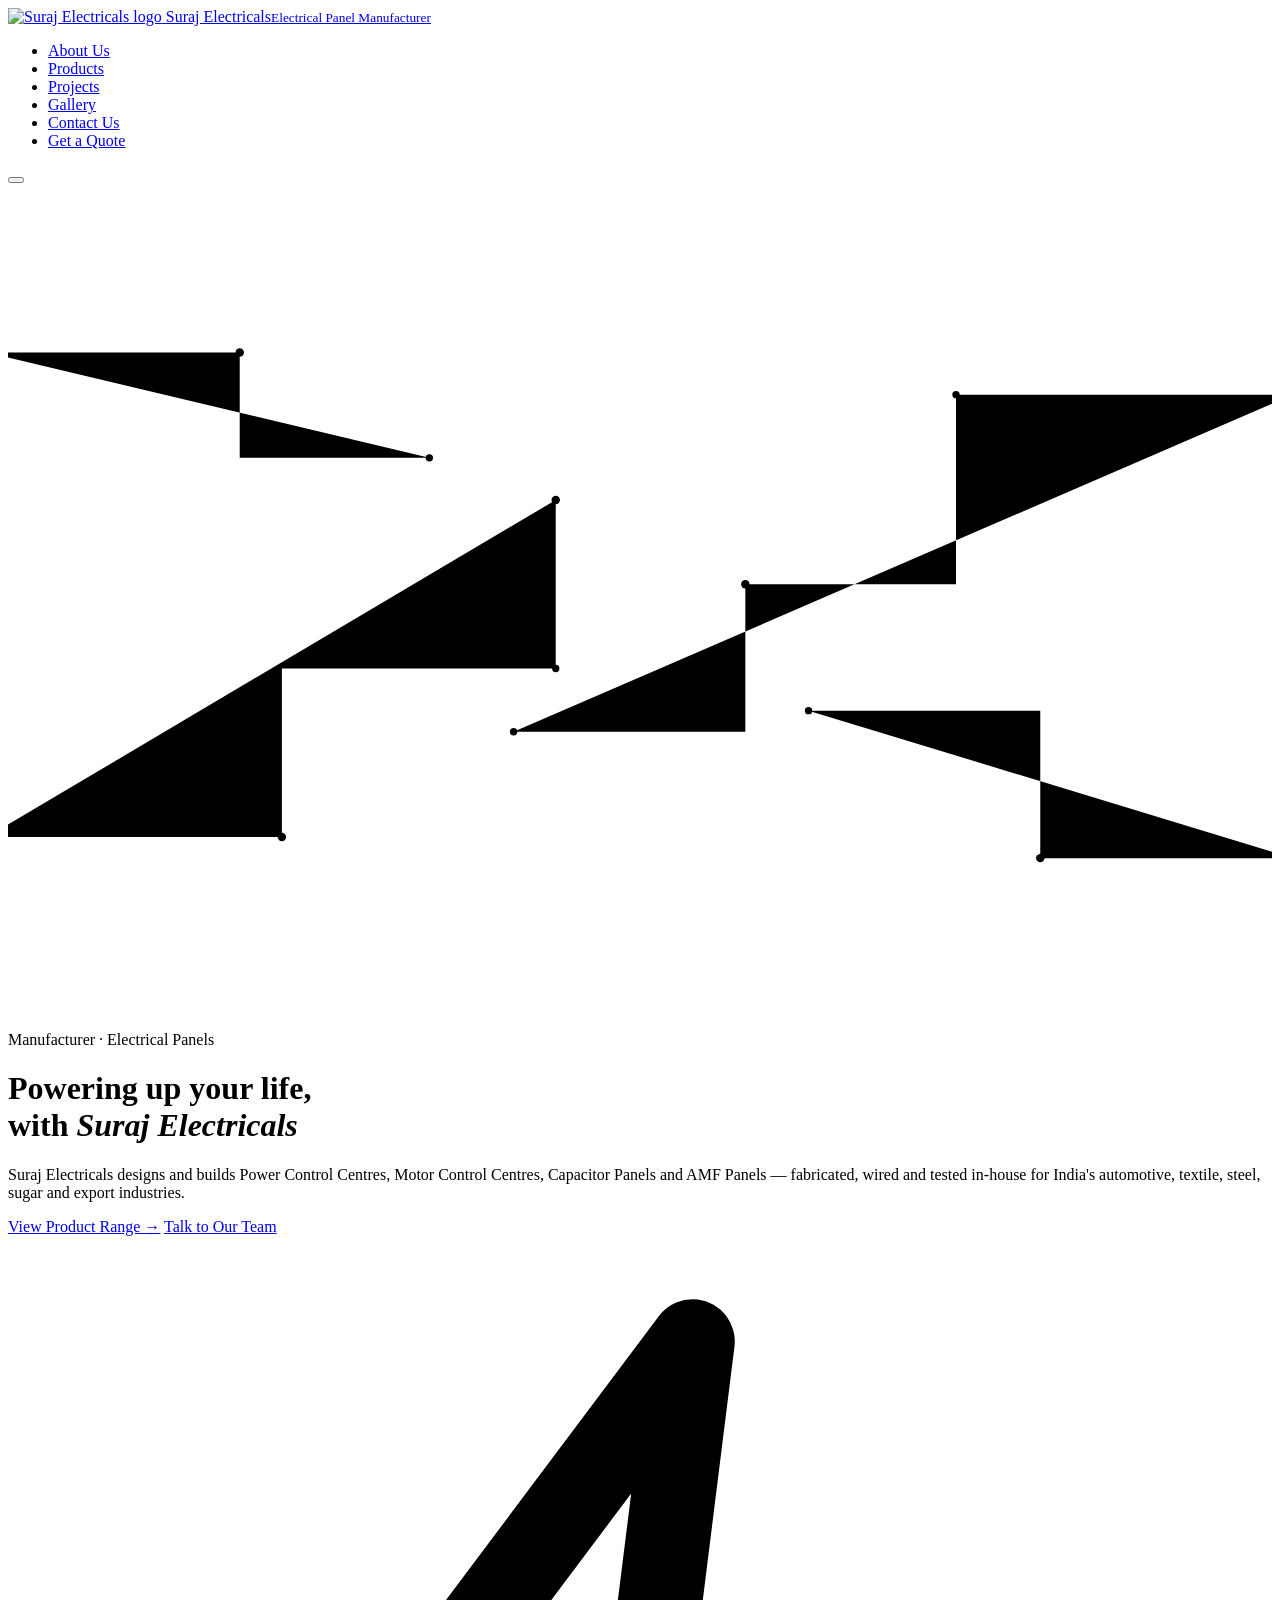
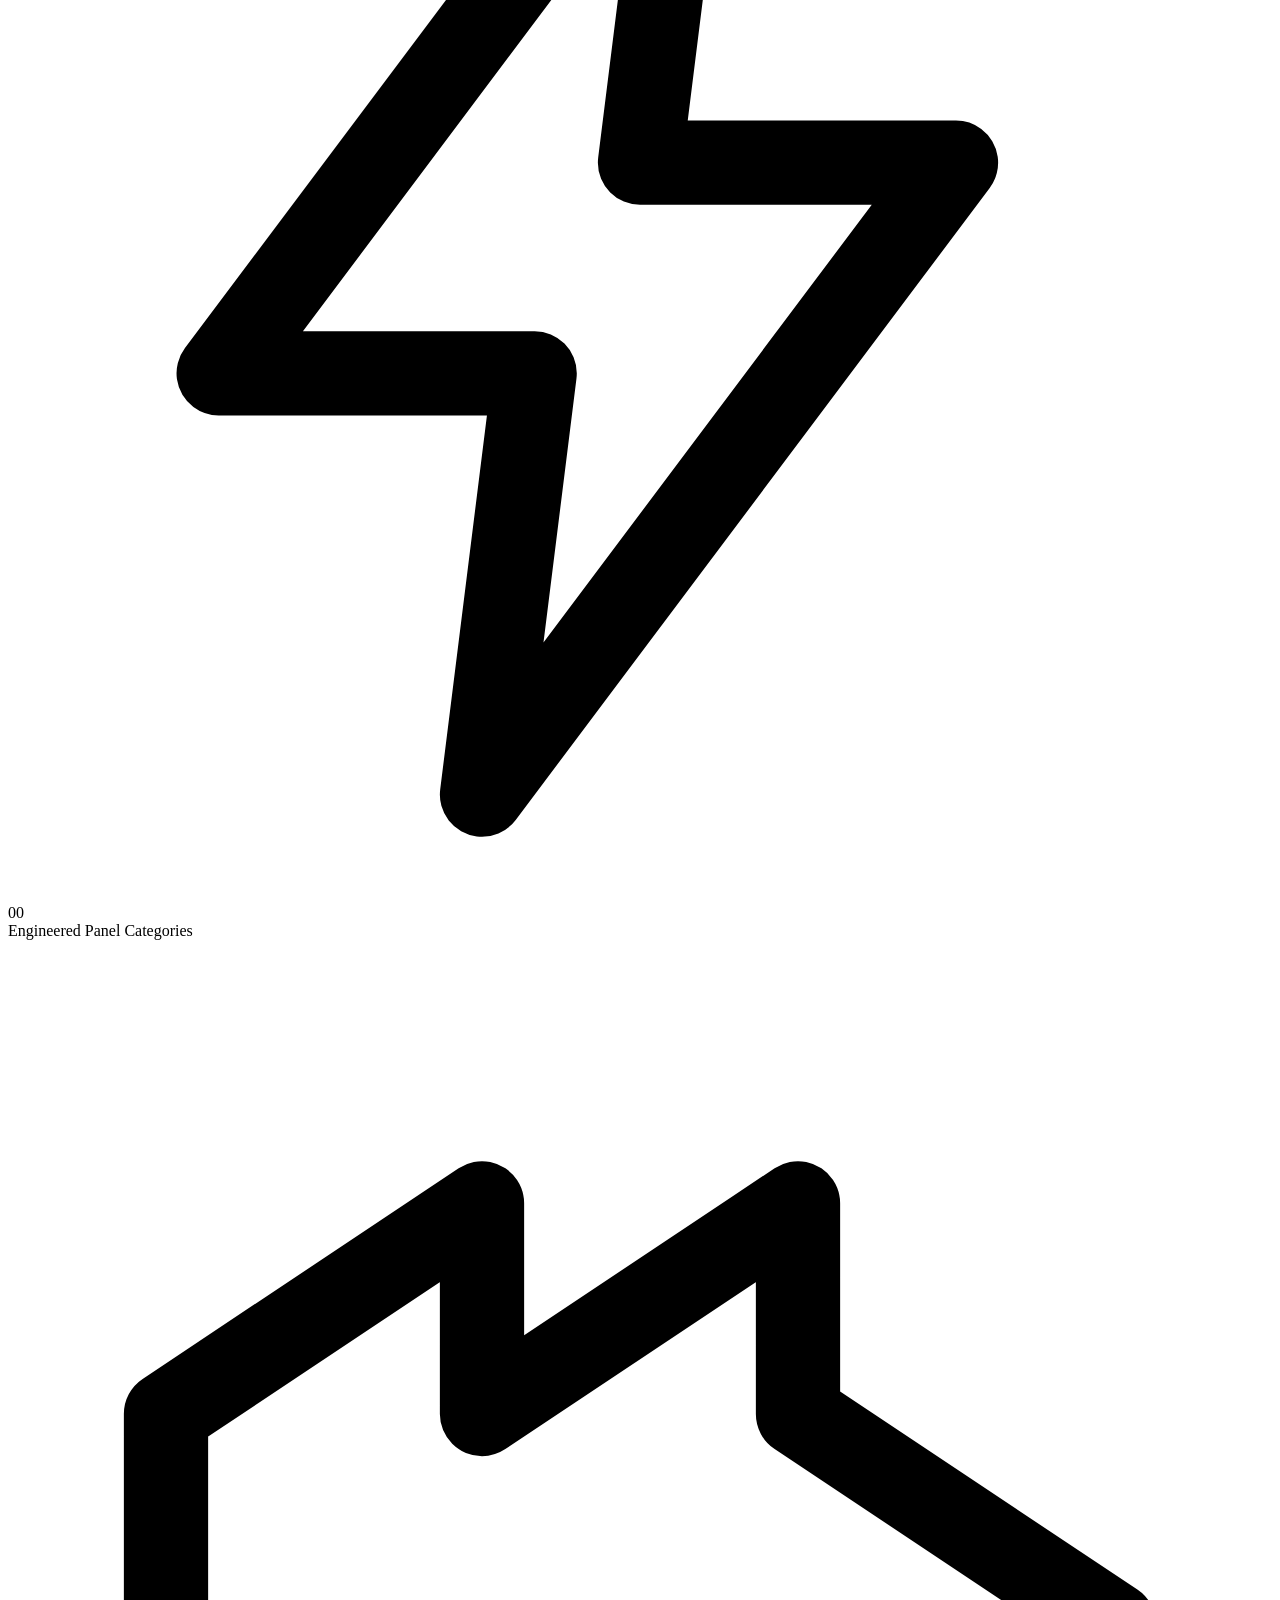
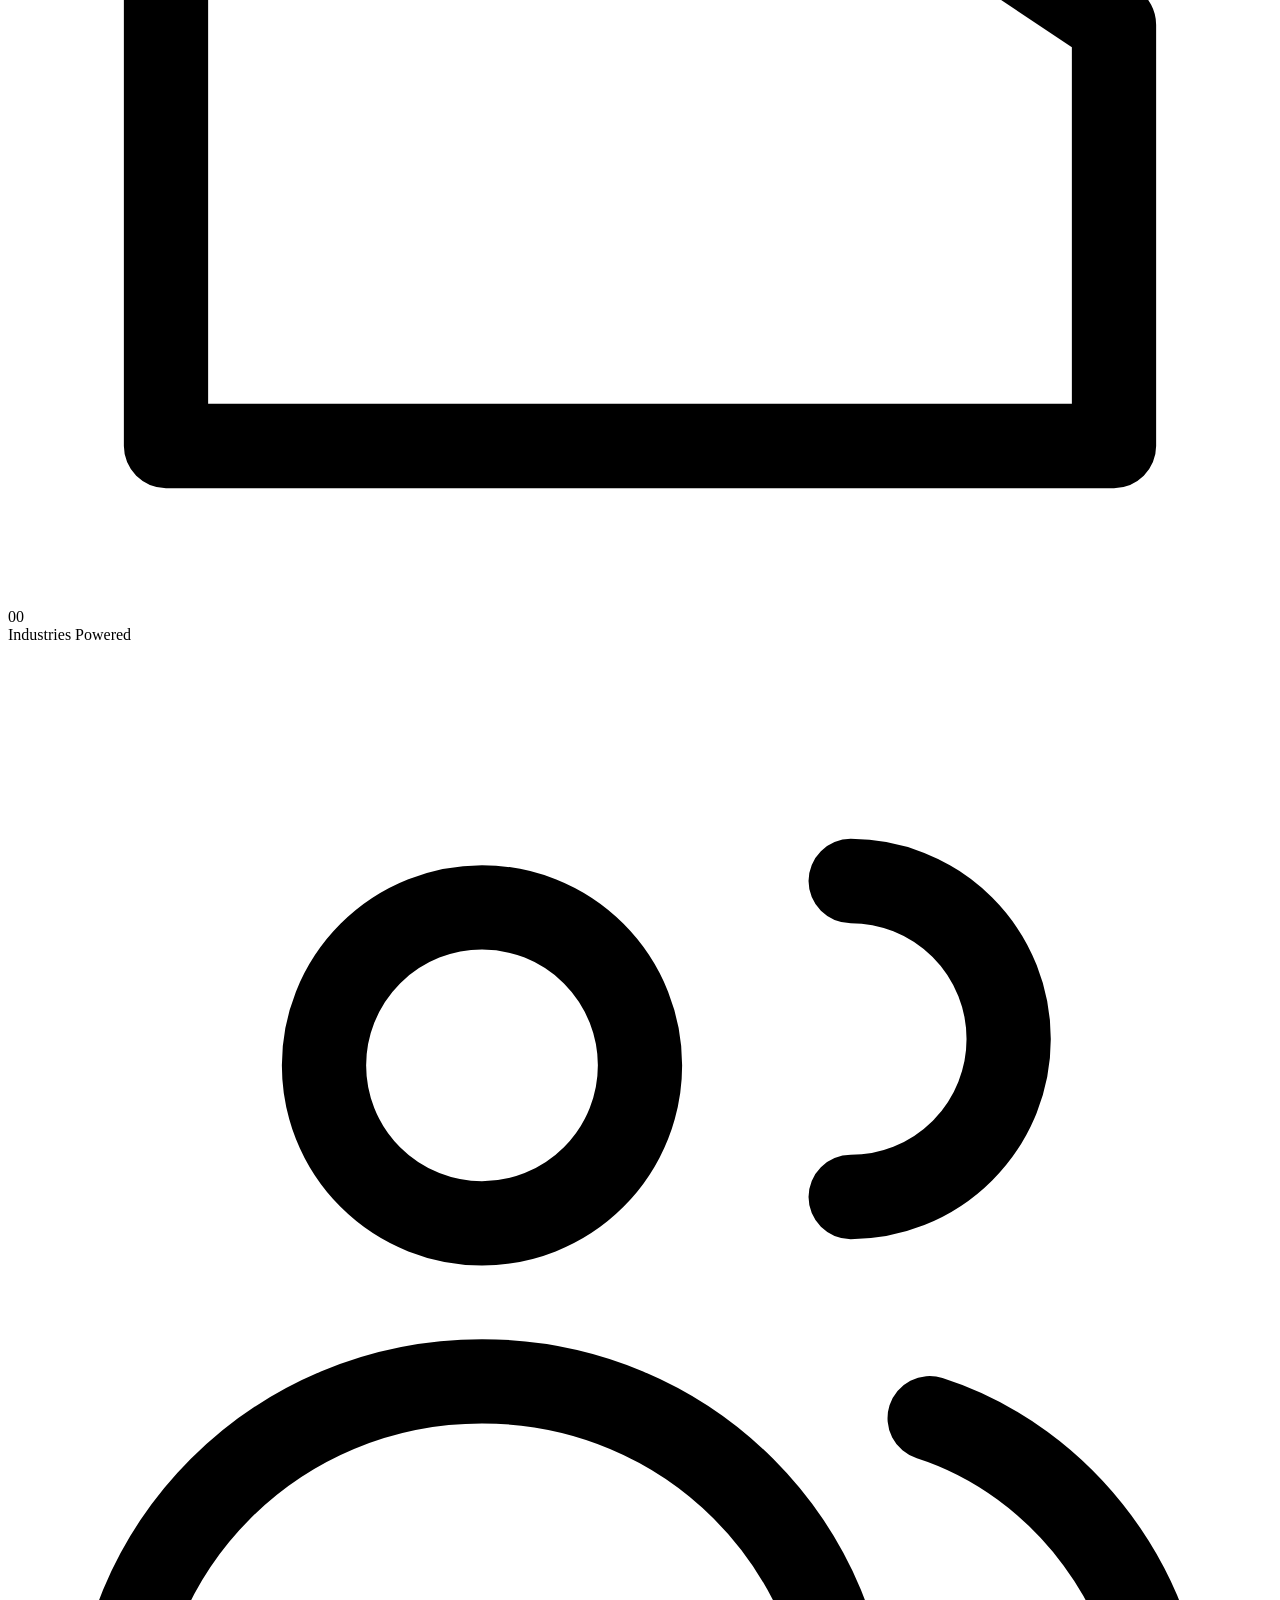
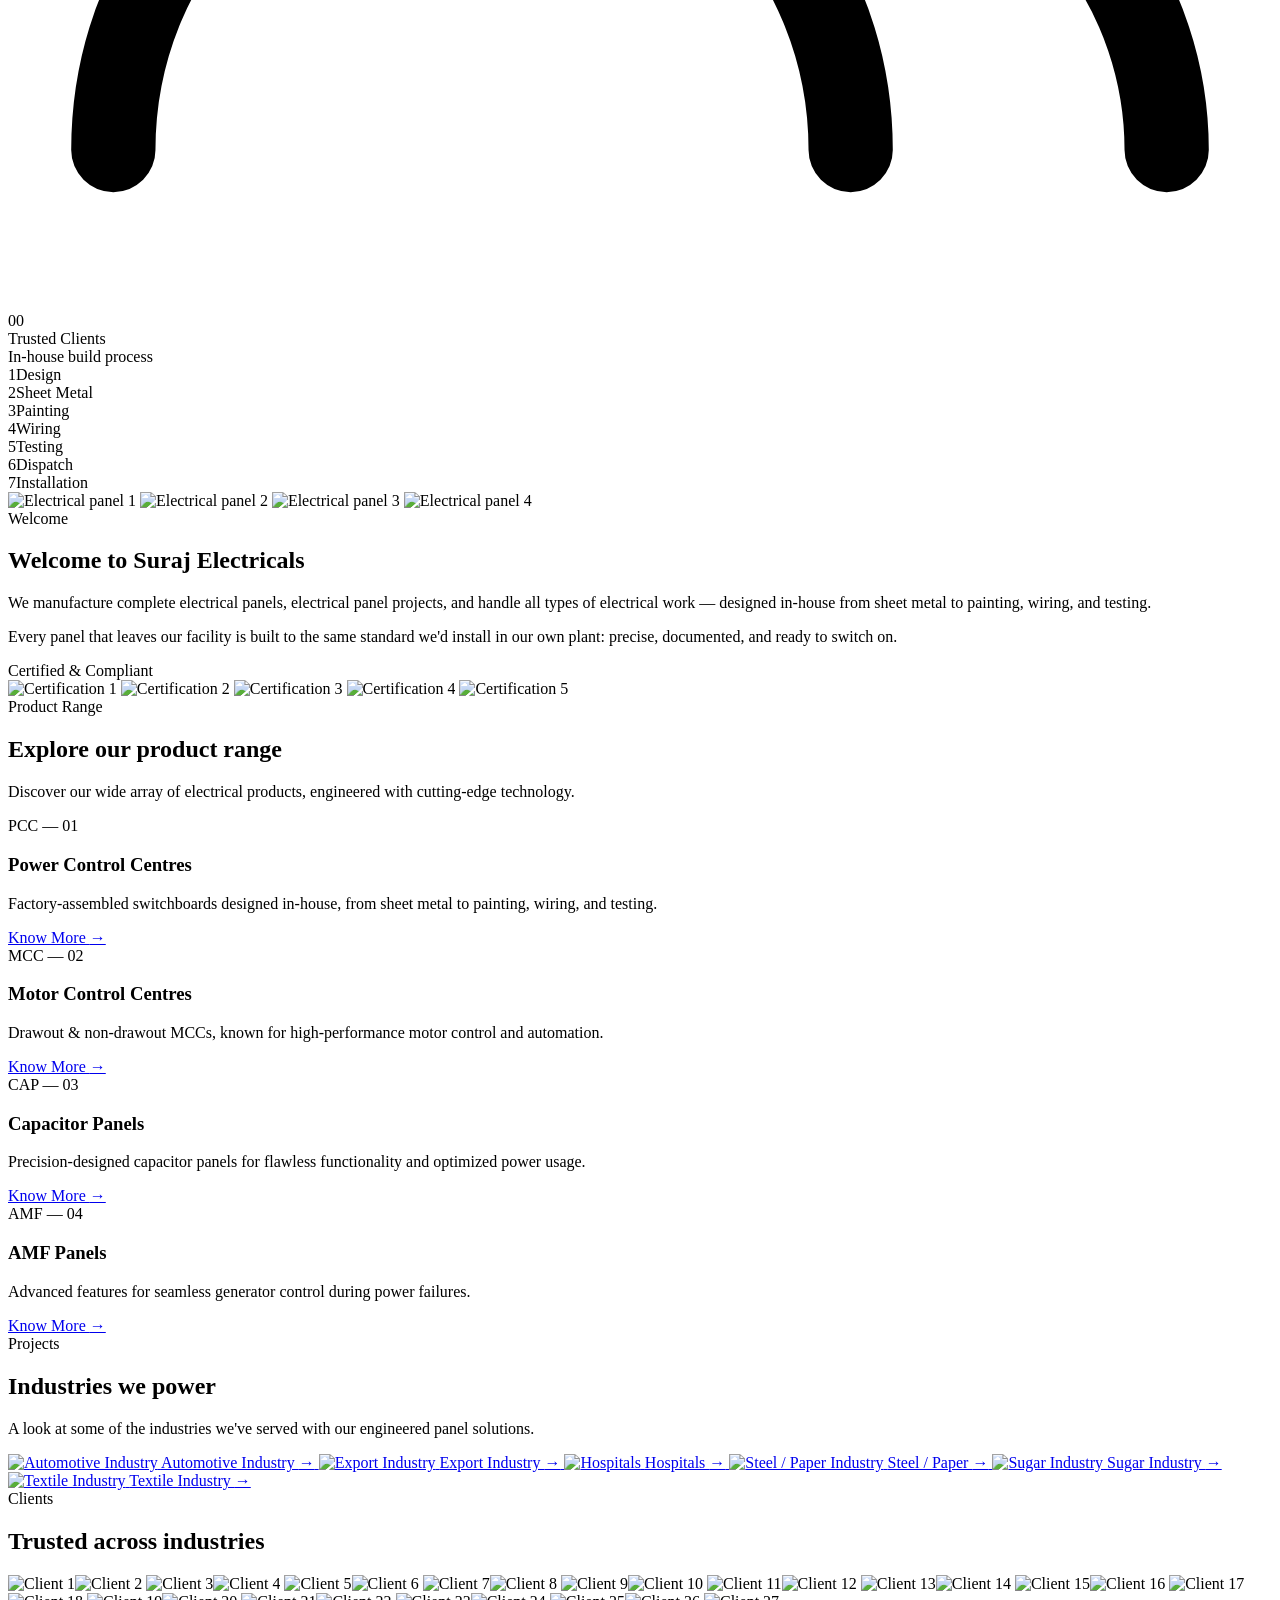
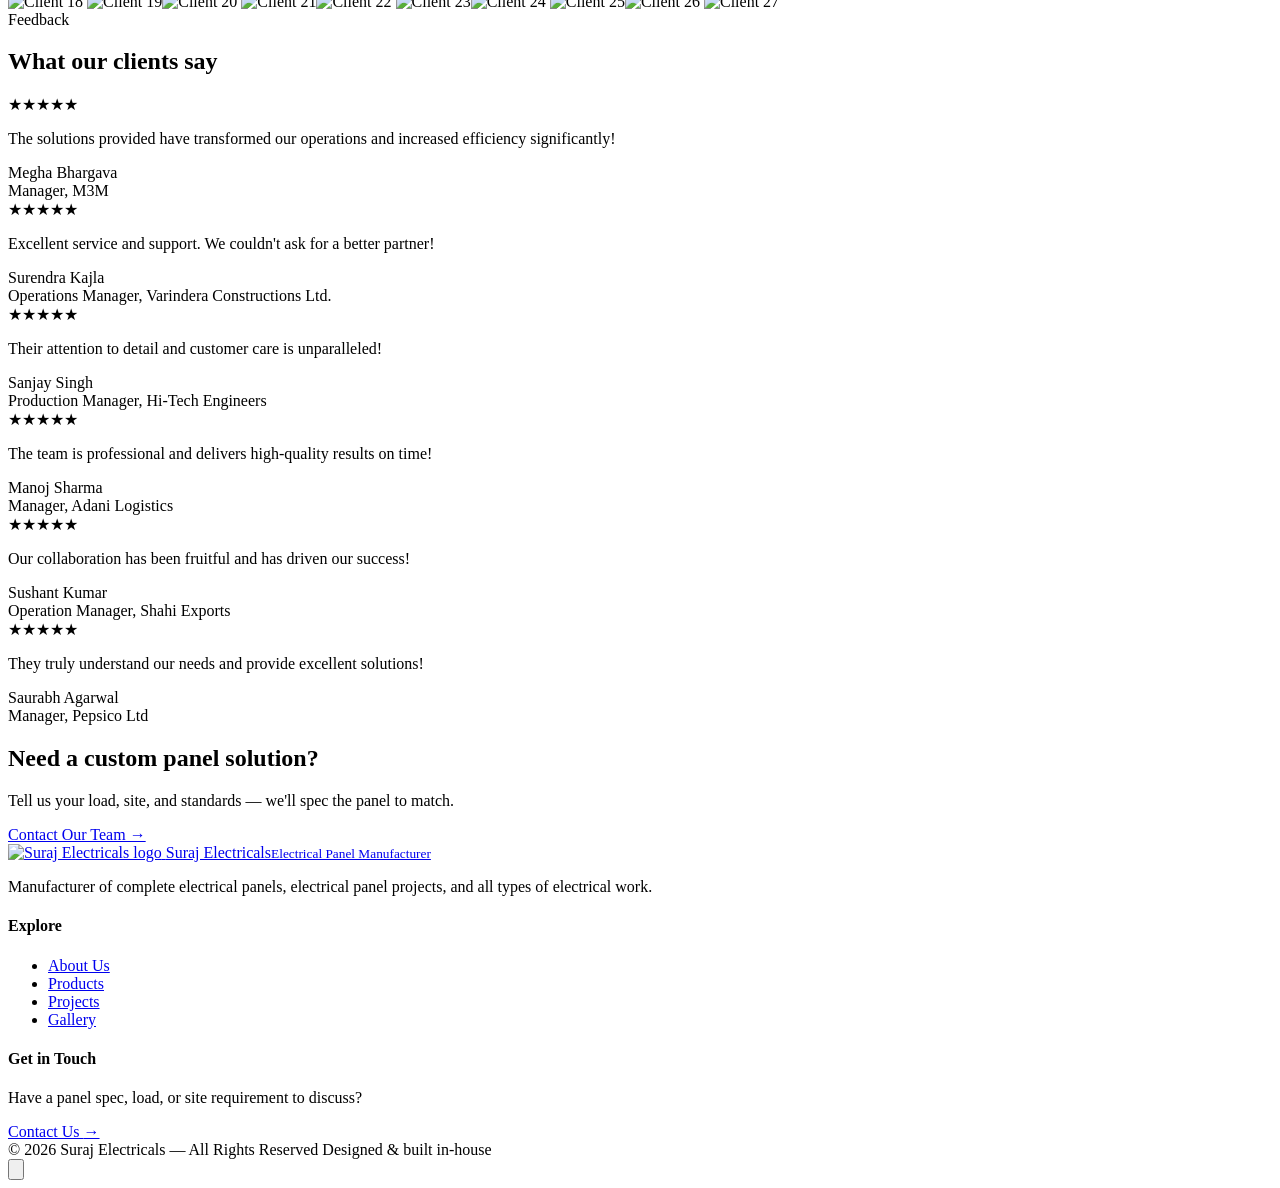
==== index.html @ 1de31276 "Add files" ====
<!DOCTYPE html>
<html lang="en">
<head>
<meta charset="utf-8" />
<meta name="viewport" content="width=device-width, initial-scale=1.0" />
<meta name="description" content="Suraj Electricals — manufacturer of Power Control Centres, Motor Control Centres, Capacitor Panels and AMF Panels for Indian industry." />
<title>Suraj Electricals | Engineered Power Control Panels</title>

<link rel="preconnect" href="https://fonts.googleapis.com">
<link rel="preconnect" href="https://fonts.gstatic.com" crossorigin>
<link href="https://fonts.googleapis.com/css2?family=Space+Grotesk:wght@500;600;700&family=IBM+Plex+Sans:wght@400;500;600&family=IBM+Plex+Mono:wght@400;500&display=swap" rel="stylesheet">
<link href="css/modern.css" rel="stylesheet" />
</head>
<body>

<!-- ============ NAV ============ -->
<nav class="site-nav" id="siteNav">
  <div class="wrap">
    <a class="brand" href="index.html">
      <span class="brand-mark"><img src="images/SE-logo.png" alt="Suraj Electricals logo" /></span>
      <span class="brand-name">Suraj Electricals<small>Electrical Panel Manufacturer</small></span>
    </a>
    <ul class="nav-links" id="navLinks">
      <li><a href="about.html">About Us</a></li>
      <li><a href="products.html">Products</a></li>
      <li><a href="projects.html">Projects</a></li>
      <li><a href="gallery.html">Gallery</a></li>
      <li><a href="contact.html">Contact Us</a></li>
      <li><a class="nav-cta" href="contact.html">Get a Quote</a></li>
    </ul>
    <button class="nav-toggle" id="navToggle" aria-label="Toggle menu">
      <span></span><span></span><span></span>
    </button>
  </div>
</nav>

<!-- ============ HERO ============ -->
<header class="hero">
  <div class="hero-grid"></div>
  <div class="hero-glow"></div>

  <svg class="hero-circuit" viewBox="0 0 1200 800" preserveAspectRatio="xMidYMid slice" aria-hidden="true">
    <path class="trace" d="M -20 620 H 260 V 460 H 520 V 300" />
    <path class="trace alt" d="M 1220 200 H 900 V 380 H 700 V 520 H 480" />
    <path class="trace" d="M 1220 640 H 980 V 500 H 760" />
    <path class="trace alt" d="M -20 160 H 220 V 260 H 400" />
    <circle class="node pulse" cx="260" cy="620" r="4" />
    <circle class="node" cx="520" cy="460" r="3.5" />
    <circle class="node pulse" cx="520" cy="300" r="4" />
    <circle class="node" cx="900" cy="200" r="3.5" />
    <circle class="node pulse" cx="700" cy="380" r="4" />
    <circle class="node" cx="480" cy="520" r="3.5" />
    <circle class="node pulse" cx="980" cy="640" r="4" />
    <circle class="node" cx="760" cy="500" r="3.5" />
    <circle class="node pulse" cx="220" cy="160" r="4" />
    <circle class="node" cx="400" cy="260" r="3.5" />
  </svg>

  <div class="wrap">
    <div class="hero-content">
      <span class="eyebrow">Manufacturer · Electrical Panels</span>      
      <h1>Powering up your life,<br>with <em>Suraj Electricals</em></h1>
      <p class="hero-sub">Suraj Electricals designs and builds Power Control Centres, Motor Control Centres, Capacitor Panels and AMF Panels — fabricated, wired and tested in-house for India's automotive, textile, steel, sugar and export industries.</p>
      <div class="hero-actions">
        <a class="btn btn-primary" href="products.html">View Product Range <span class="arrow">&rarr;</span></a>
        <a class="btn btn-ghost" href="contact.html">Talk to Our Team</a>
      </div>

      <div class="hero-readout">
        <div class="stat-block">
          <svg viewBox="0 0 24 24" fill="none"><path d="M13 2 4 14h6l-1 8 9-12h-6l1-8Z" stroke="currentColor" stroke-width="1.6" stroke-linejoin="round"/></svg>
          <div>
            <div class="stat-num" data-count="4" data-pad="2">00</div>
            <div class="stat-label">Engineered Panel Categories</div>
          </div>
        </div>
        <span class="stat-div"></span>
        <div class="stat-block">
          <svg viewBox="0 0 24 24" fill="none"><path d="M3 21V9l6-4v4l6-4v4l6 4v8H3Z" stroke="currentColor" stroke-width="1.6" stroke-linejoin="round"/></svg>
          <div>
            <div class="stat-num" data-count="6" data-pad="2">00</div>
            <div class="stat-label">Industries Powered</div>
          </div>
        </div>
        <span class="stat-div"></span>
        <div class="stat-block">
          <svg viewBox="0 0 24 24" fill="none"><circle cx="9" cy="8" r="3" stroke="currentColor" stroke-width="1.6"/><path d="M2 21c0-3.9 3.1-7 7-7s7 3.1 7 7M16 4.5a3 3 0 0 1 0 6M22 21c0-3-2-5.5-4.5-6.3" stroke="currentColor" stroke-width="1.6" stroke-linecap="round"/></svg>
          <div>
            <div class="stat-num" data-count="100" data-suffix="+">00</div>
            <div class="stat-label">Trusted Clients</div>
          </div>
        </div>
      </div>

      <div class="build-flow">
        <span class="flow-label">In-house build process</span>
        <div class="flow-steps">
          <div class="flow-step"><span class="flow-dot">1</span><span>Design</span></div>
          <span class="flow-line"></span>
          <div class="flow-step"><span class="flow-dot">2</span><span>Sheet Metal</span></div>
          <span class="flow-line"></span>
          <div class="flow-step"><span class="flow-dot">3</span><span>Painting</span></div>
          <span class="flow-line"></span>
          <div class="flow-step"><span class="flow-dot">4</span><span>Wiring</span></div>
          <span class="flow-line"></span>
          <div class="flow-step"><span class="flow-dot">5</span><span>Testing</span></div>
          <span class="flow-line"></span>
          <div class="flow-step"><span class="flow-dot">6</span><span>Dispatch</span></div>
          <span class="flow-line"></span>
          <div class="flow-step"><span class="flow-dot">7</span><span>Installation</span></div>
        </div>
      </div>
    </div>
  </div>
</header>

<!-- ============ ABOUT ============ -->
<section class="about">
  <div class="wrap">
    <div class="about-gallery reveal">
      <img class="g1" src="images/panel1.jpg" alt="Electrical panel 1" />
      <img class="g2" src="images/panel2.jpg" alt="Electrical panel 2" />
      <img class="g3" src="images/panel3.jpg" alt="Electrical panel 3" />
      <img class="g4" src="images/panel4.jpg" alt="Electrical panel 4" />
    </div>
    <div class="about-copy reveal">
      <span class="eyebrow" style="color:var(--copper)">Welcome</span>
      <h2>Welcome to Suraj Electricals</h2>
      <p class="about-lead">We manufacture complete electrical panels, electrical panel projects, and handle all types of electrical work — designed in-house from sheet metal to painting, wiring, and testing.</p>
      <p class="about-lead">Every panel that leaves our facility is built to the same standard we'd install in our own plant: precise, documented, and ready to switch on.</p>
      <div class="cert-plaque">
        <span class="eyebrow-mini">Certified &amp; Compliant</span>
        <div class="cert-row">
          <img src="images/c1.png" alt="Certification 1" />
          <img src="images/c2.png" alt="Certification 2" />
          <img src="images/c3.png" alt="Certification 3" />
          <img src="images/c4.png" alt="Certification 4" />
          <img src="images/c5.png" alt="Certification 5" />
        </div>
      </div>
    </div>
  </div>
</section>

<!-- ============ PRODUCTS ============ -->
<section class="products">
  <div class="wrap">
    <div class="section-head reveal">
      <span class="eyebrow" style="color:var(--copper)">Product Range</span>
      <h2>Explore our product range</h2>
      <p>Discover our wide array of electrical products, engineered with cutting-edge technology.</p>
    </div>

    <div class="product-grid reveal-stagger">
      <div class="product-card reveal">
        <span class="rivet tl"></span><span class="rivet tr"></span><span class="rivet bl"></span><span class="rivet br"></span>
        <span class="tag-code">PCC — 01</span>
        <h3>Power Control Centres</h3>
        <p>Factory-assembled switchboards designed in-house, from sheet metal to painting, wiring, and testing.</p>
        <a href="power-control-centres.html" class="card-link">Know More <span class="arrow">&rarr;</span></a>
      </div>
      <div class="product-card reveal">
        <span class="rivet tl"></span><span class="rivet tr"></span><span class="rivet bl"></span><span class="rivet br"></span>
        <span class="tag-code">MCC — 02</span>
        <h3>Motor Control Centres</h3>
        <p>Drawout &amp; non-drawout MCCs, known for high-performance motor control and automation.</p>
        <a href="motor-control-centres.html" class="card-link">Know More <span class="arrow">&rarr;</span></a>
      </div>
      <div class="product-card reveal">
        <span class="rivet tl"></span><span class="rivet tr"></span><span class="rivet bl"></span><span class="rivet br"></span>
        <span class="tag-code">CAP — 03</span>
        <h3>Capacitor Panels</h3>
        <p>Precision-designed capacitor panels for flawless functionality and optimized power usage.</p>
        <a href="capacitor-panels.html" class="card-link">Know More <span class="arrow">&rarr;</span></a>
      </div>
      <div class="product-card reveal">
        <span class="rivet tl"></span><span class="rivet tr"></span><span class="rivet bl"></span><span class="rivet br"></span>
        <span class="tag-code">AMF — 04</span>
        <h3>AMF Panels</h3>
        <p>Advanced features for seamless generator control during power failures.</p>
        <a href="amf-panels.html" class="card-link">Know More <span class="arrow">&rarr;</span></a>
      </div>
    </div>
  </div>
</section>

<!-- ============ INDUSTRIES / PROJECTS ============ -->
<section class="industries">
  <div class="wrap">
    <div class="section-head reveal">
      <span class="eyebrow">Projects</span>
      <h2>Industries we power</h2>
      <p>A look at some of the industries we've served with our engineered panel solutions.</p>
    </div>
    <div class="industry-grid reveal-stagger">
      <a class="industry-item reveal" href="projects.html">
        <img src="images/Project_AI.jpg" alt="Automotive Industry" />
        <span class="industry-caption">Automotive Industry <span class="arrow">&rarr;</span></span>
      </a>
      <a class="industry-item reveal" href="projects.html">
        <img src="images/Projects_EI.jpg" alt="Export Industry" />
        <span class="industry-caption">Export Industry <span class="arrow">&rarr;</span></span>
      </a>
      <a class="industry-item reveal" href="projects.html">
        <img src="images/Projects_H.jpg" alt="Hospitals" />
        <span class="industry-caption">Hospitals <span class="arrow">&rarr;</span></span>
      </a>
      <a class="industry-item reveal" href="projects.html">
        <img src="images/Projects_SI.jpg" alt="Steel / Paper Industry" />
        <span class="industry-caption">Steel / Paper <span class="arrow">&rarr;</span></span>
      </a>
      <a class="industry-item reveal" href="projects.html">
        <img src="images/Projects_SugarI.jpg" alt="Sugar Industry" />
        <span class="industry-caption">Sugar Industry <span class="arrow">&rarr;</span></span>
      </a>
      <a class="industry-item reveal" href="projects.html">
        <img src="images/Projects_Textile.jpg" alt="Textile Industry" />
        <span class="industry-caption">Textile Industry <span class="arrow">&rarr;</span></span>
      </a>
    </div>
  </div>
</section>

<!-- ============ CLIENTS MARQUEE ============ -->
<section class="clients">
  <div class="wrap">
    <div class="section-head reveal">
      <span class="eyebrow" style="color:var(--copper)">Clients</span>
      <h2>Trusted across industries</h2>
    </div>
  </div>
  <div class="marquee">
    <div class="marquee-track" id="marqueeTrack">
      <!-- first pass -->
      <img src="images/clients/cl1.jpg" alt="Client 1" /><img src="images/clients/cl2.jpg" alt="Client 2" />
      <img src="images/clients/cl3.jpg" alt="Client 3" /><img src="images/clients/cl4.jpg" alt="Client 4" />
      <img src="images/clients/cl5.png" alt="Client 5" /><img src="images/clients/cl6.png" alt="Client 6" />
      <img src="images/clients/cl7.png" alt="Client 7" /><img src="images/clients/cl8.png" alt="Client 8" />
      <img src="images/clients/cl9.jpg" alt="Client 9" /><img src="images/clients/cl10.jpg" alt="Client 10" />
      <img src="images/clients/cl11.png" alt="Client 11" /><img src="images/clients/cl12.jpg" alt="Client 12" />
      <img src="images/clients/cl13.jpg" alt="Client 13" /><img src="images/clients/cl14.jpg" alt="Client 14" />
      <img src="images/clients/cl15.jpg" alt="Client 15" /><img src="images/clients/cl16.jpg" alt="Client 16" />
      <img src="images/clients/cl17.png" alt="Client 17" /><img src="images/clients/cl18.jpg" alt="Client 18" />
      <img src="images/clients/cl19.png" alt="Client 19" /><img src="images/clients/cl20.png" alt="Client 20" />
      <img src="images/clients/cl21.jpg" alt="Client 21" /><img src="images/clients/cl22.png" alt="Client 22" />
      <img src="images/clients/cl23.png" alt="Client 23" /><img src="images/clients/cl24.jpg" alt="Client 24" />
      <img src="images/clients/cl25.png" alt="Client 25" /><img src="images/clients/cl26.png" alt="Client 26" />
      <img src="images/clients/cl27.png" alt="Client 27" />
      <!-- duplicate pass for seamless loop -->
      <img src="images/clients/cl1.jpg" alt="" aria-hidden="true" /><img src="images/clients/cl2.jpg" alt="" aria-hidden="true" />
      <img src="images/clients/cl3.jpg" alt="" aria-hidden="true" /><img src="images/clients/cl4.jpg" alt="" aria-hidden="true" />
      <img src="images/clients/cl5.png" alt="" aria-hidden="true" /><img src="images/clients/cl6.png" alt="" aria-hidden="true" />
      <img src="images/clients/cl7.png" alt="" aria-hidden="true" /><img src="images/clients/cl8.png" alt="" aria-hidden="true" />
      <img src="images/clients/cl9.jpg" alt="" aria-hidden="true" /><img src="images/clients/cl10.jpg" alt="" aria-hidden="true" />
      <img src="images/clients/cl11.png" alt="" aria-hidden="true" /><img src="images/clients/cl12.jpg" alt="" aria-hidden="true" />
      <img src="images/clients/cl13.jpg" alt="" aria-hidden="true" /><img src="images/clients/cl14.jpg" alt="" aria-hidden="true" />
      <img src="images/clients/cl15.jpg" alt="" aria-hidden="true" /><img src="images/clients/cl16.jpg" alt="" aria-hidden="true" />
      <img src="images/clients/cl17.png" alt="" aria-hidden="true" /><img src="images/clients/cl18.jpg" alt="" aria-hidden="true" />
      <img src="images/clients/cl19.png" alt="" aria-hidden="true" /><img src="images/clients/cl20.png" alt="" aria-hidden="true" />
      <img src="images/clients/cl21.jpg" alt="" aria-hidden="true" /><img src="images/clients/cl22.png" alt="" aria-hidden="true" />
      <img src="images/clients/cl23.png" alt="" aria-hidden="true" /><img src="images/clients/cl24.jpg" alt="" aria-hidden="true" />
      <img src="images/clients/cl25.png" alt="" aria-hidden="true" /><img src="images/clients/cl26.png" alt="" aria-hidden="true" />
      <img src="images/clients/cl27.png" alt="" aria-hidden="true" />
    </div>
  </div>
</section>

<!-- ============ TESTIMONIALS ============ -->
<section class="testimonials">
  <div class="wrap">
    <div class="section-head reveal">
      <span class="eyebrow">Feedback</span>
      <h2>What our clients say</h2>
    </div>
    <div class="t-slider">
      <div class="t-slide active">
        <div class="t-stars">&#9733;&#9733;&#9733;&#9733;&#9733;</div>
        <p class="t-text">The solutions provided have transformed our operations and increased efficiency significantly!</p>
        <div class="t-name">Megha Bhargava</div>
        <div class="t-company">Manager, M3M</div>
      </div>
      <div class="t-slide">
        <div class="t-stars">&#9733;&#9733;&#9733;&#9733;&#9733;</div>
        <p class="t-text">Excellent service and support. We couldn't ask for a better partner!</p>
        <div class="t-name">Surendra Kajla</div>
        <div class="t-company">Operations Manager, Varindera Constructions Ltd.</div>
      </div>
      <div class="t-slide">
        <div class="t-stars">&#9733;&#9733;&#9733;&#9733;&#9733;</div>
        <p class="t-text">Their attention to detail and customer care is unparalleled!</p>
        <div class="t-name">Sanjay Singh</div>
        <div class="t-company">Production Manager, Hi-Tech Engineers</div>
      </div>
      <div class="t-slide">
        <div class="t-stars">&#9733;&#9733;&#9733;&#9733;&#9733;</div>
        <p class="t-text">The team is professional and delivers high-quality results on time!</p>
        <div class="t-name">Manoj Sharma</div>
        <div class="t-company">Manager, Adani Logistics</div>
      </div>
      <div class="t-slide">
        <div class="t-stars">&#9733;&#9733;&#9733;&#9733;&#9733;</div>
        <p class="t-text">Our collaboration has been fruitful and has driven our success!</p>
        <div class="t-name">Sushant Kumar</div>
        <div class="t-company">Operation Manager, Shahi Exports</div>
      </div>
      <div class="t-slide">
        <div class="t-stars">&#9733;&#9733;&#9733;&#9733;&#9733;</div>
        <p class="t-text">They truly understand our needs and provide excellent solutions!</p>
        <div class="t-name">Saurabh Agarwal</div>
        <div class="t-company">Manager, Pepsico Ltd</div>
      </div>
    </div>
    <div class="t-dots"></div>
  </div>
</section>

<!-- ============ CTA BAND ============ -->
<section class="cta-band">
  <div class="wrap">
    <h2>Need a custom panel solution?</h2>
    <p>Tell us your load, site, and standards — we'll spec the panel to match.</p>
    <a class="btn btn-primary" href="contact.html">Contact Our Team &rarr;</a>
  </div>
</section>

<!-- ============ FOOTER ============ -->
<footer class="site-footer">
  <div class="wrap">
    <div class="footer-grid">
      <div class="footer-brand">
        <a class="brand" href="index.html">
          <span class="brand-mark"><img src="images/SE-logo.png" alt="Suraj Electricals logo" /></span>
          <span class="brand-name">Suraj Electricals<small>Electrical Panel Manufacturer</small></span>
        </a>
        <p>Manufacturer of complete electrical panels, electrical panel projects, and all types of electrical work.</p>
      </div>
      <div class="footer-col">
        <h4>Explore</h4>
        <ul>
          <li><a href="about.html">About Us</a></li>
          <li><a href="products.html">Products</a></li>
          <li><a href="projects.html">Projects</a></li>
          <li><a href="gallery.html">Gallery</a></li>
        </ul>
      </div>
      <div class="footer-col footer-cta-col">
        <h4>Get in Touch</h4>
        <p>Have a panel spec, load, or site requirement to discuss?</p>
        <a class="btn btn-ghost footer-cta-btn" href="contact.html">Contact Us <span class="arrow">&rarr;</span></a>
      </div>
    </div>
    <div class="footer-bottom">
      <span>&copy; <span id="year"></span> Suraj Electricals — All Rights Reserved</span>
      <span>Designed &amp; built in-house</span>
    </div>
  </div>
  <button id="backToTop" class="back-to-top" aria-label="Back to top">
    <svg viewBox="0 0 24 24" fill="none"><path d="M12 19V5M5 12l7-7 7 7" stroke="currentColor" stroke-width="2" stroke-linecap="round" stroke-linejoin="round"/></svg>
  </button>
</footer>

<script>document.getElementById('year').textContent = new Date().getFullYear();</script>
<script src="js/modern.js"></script>
</body>
</html>
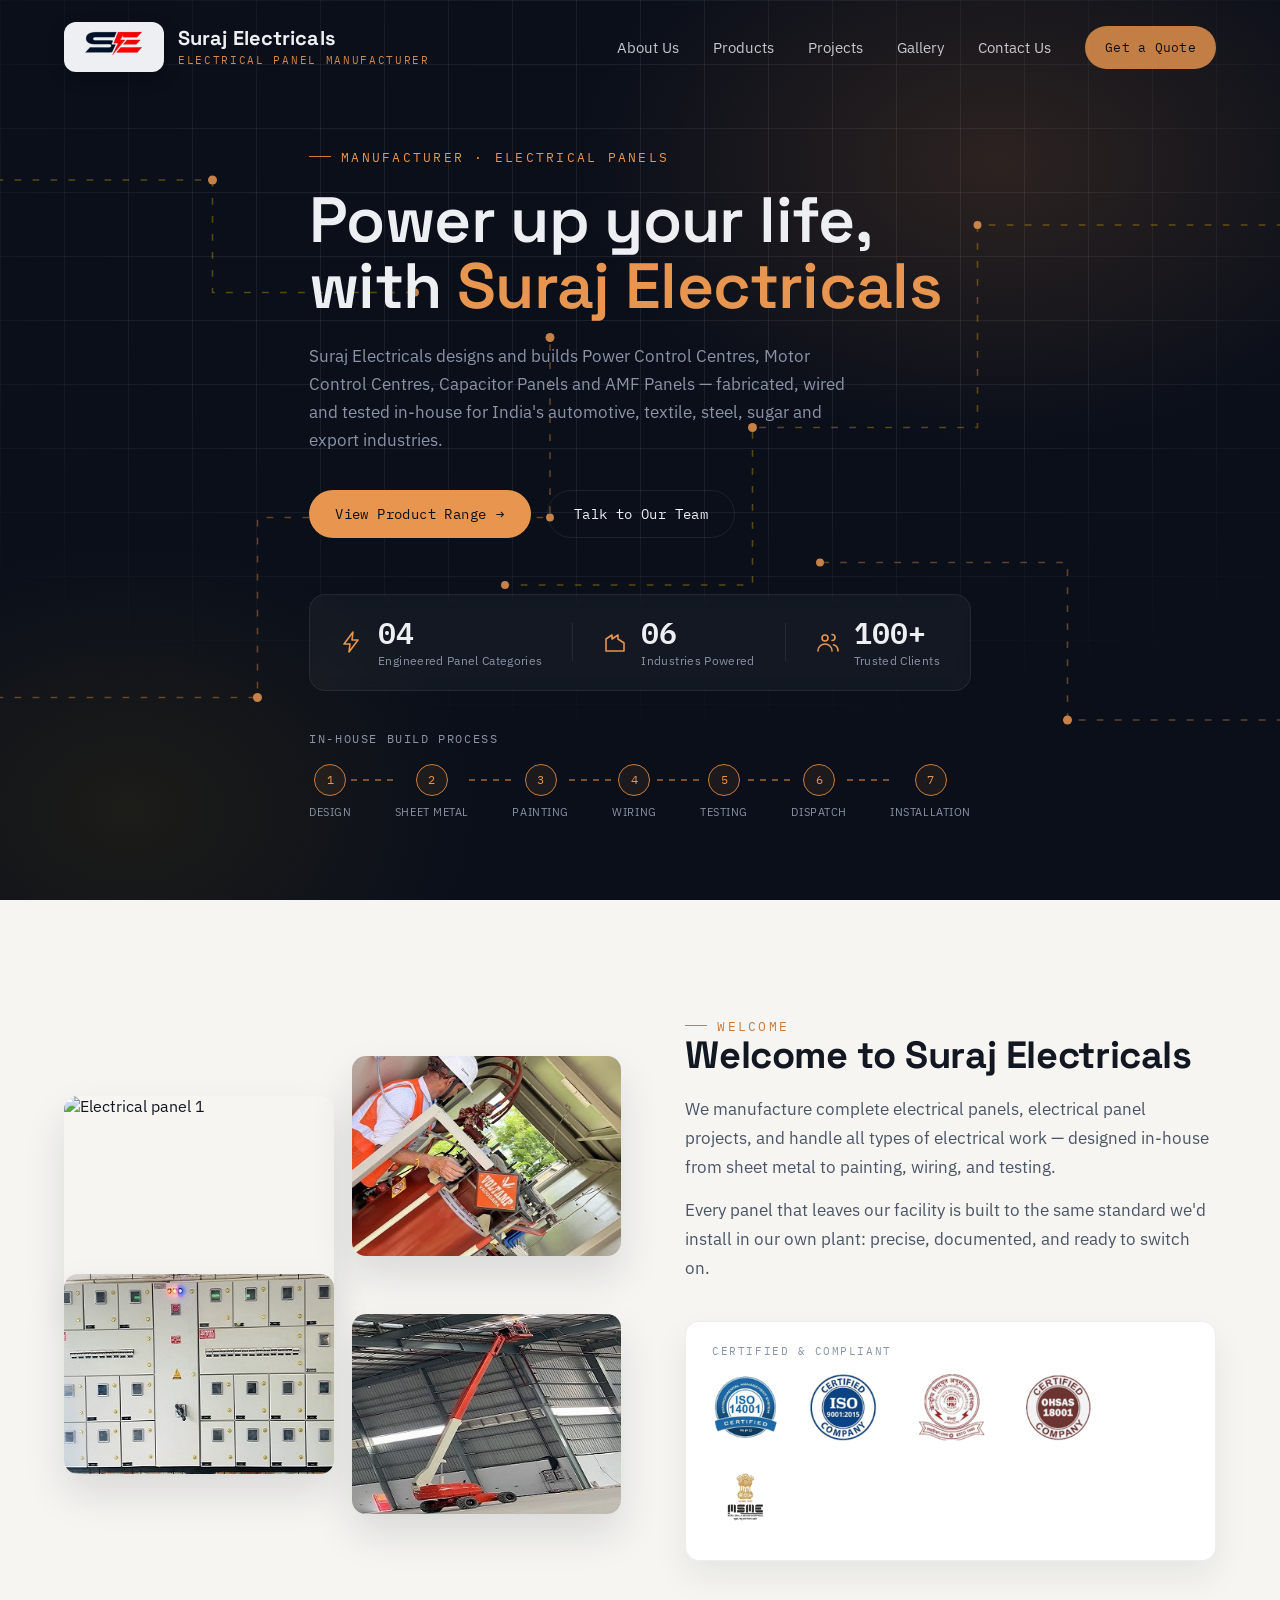
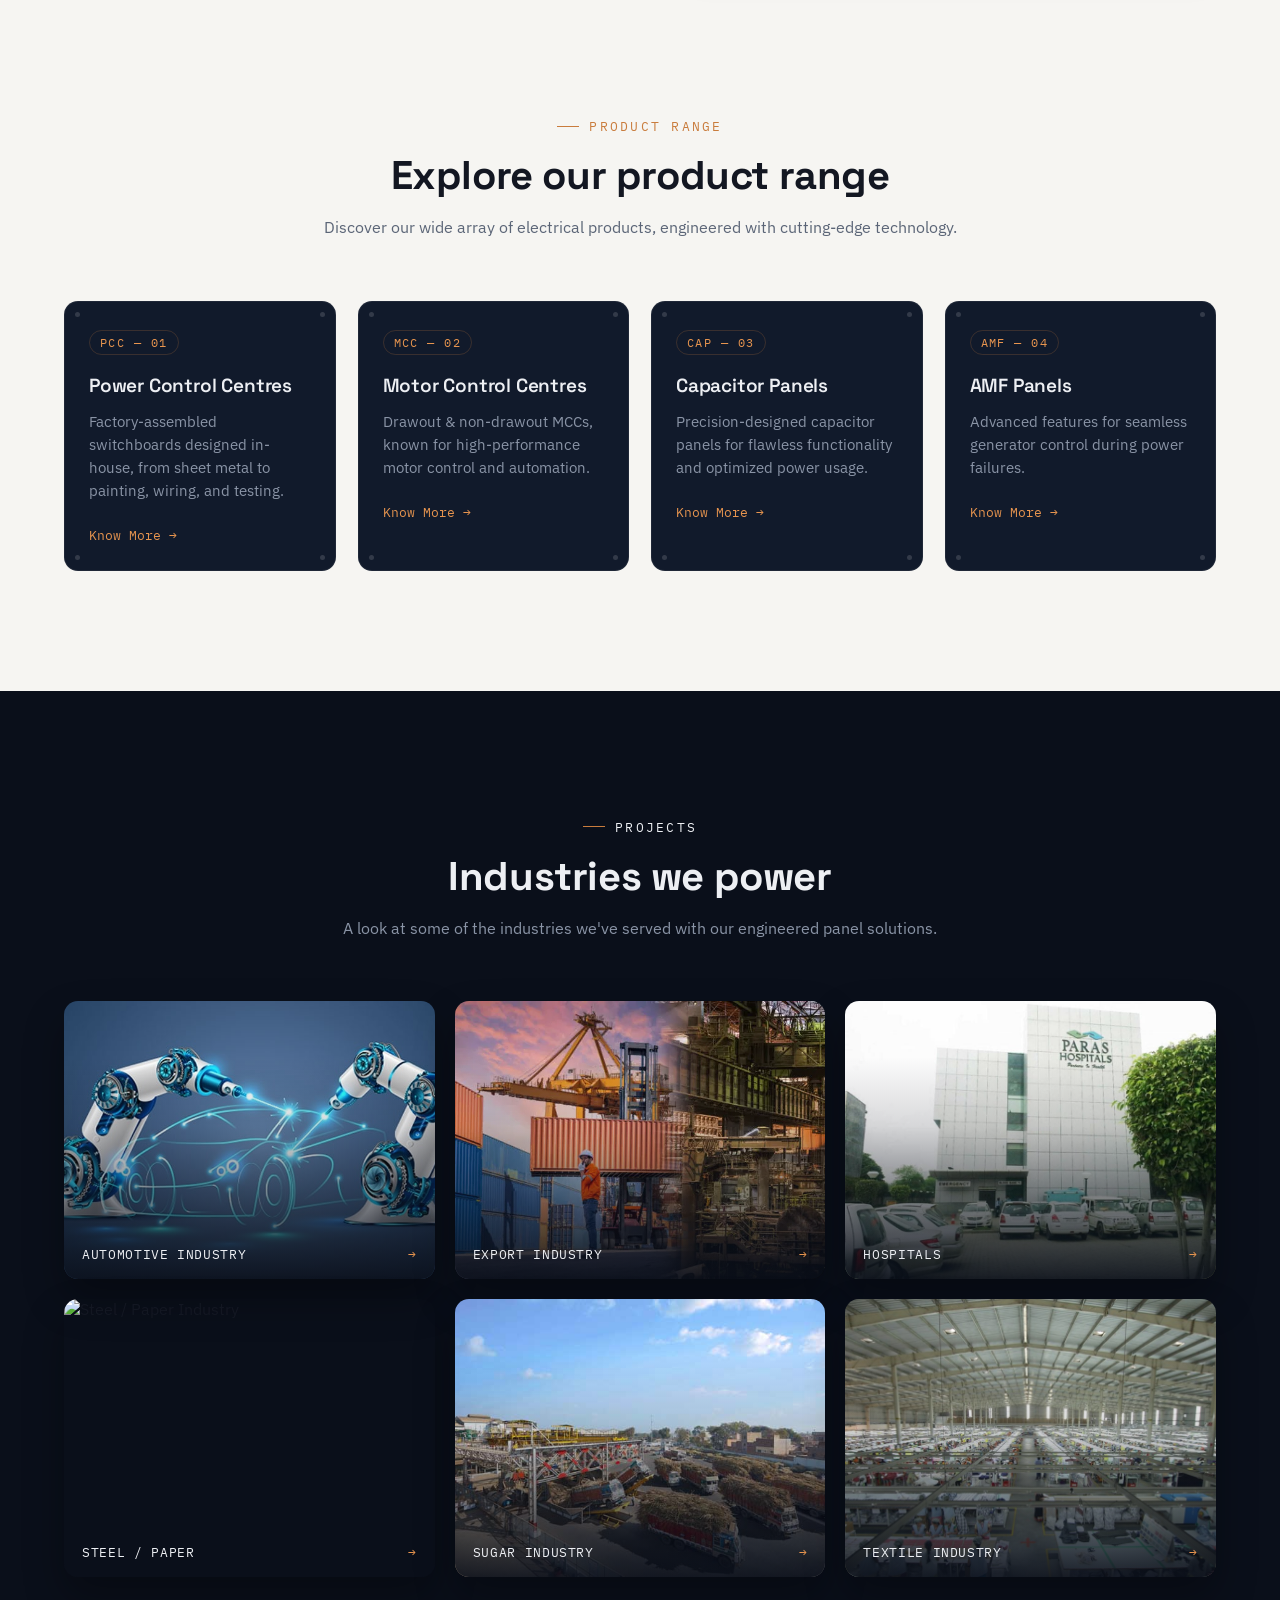
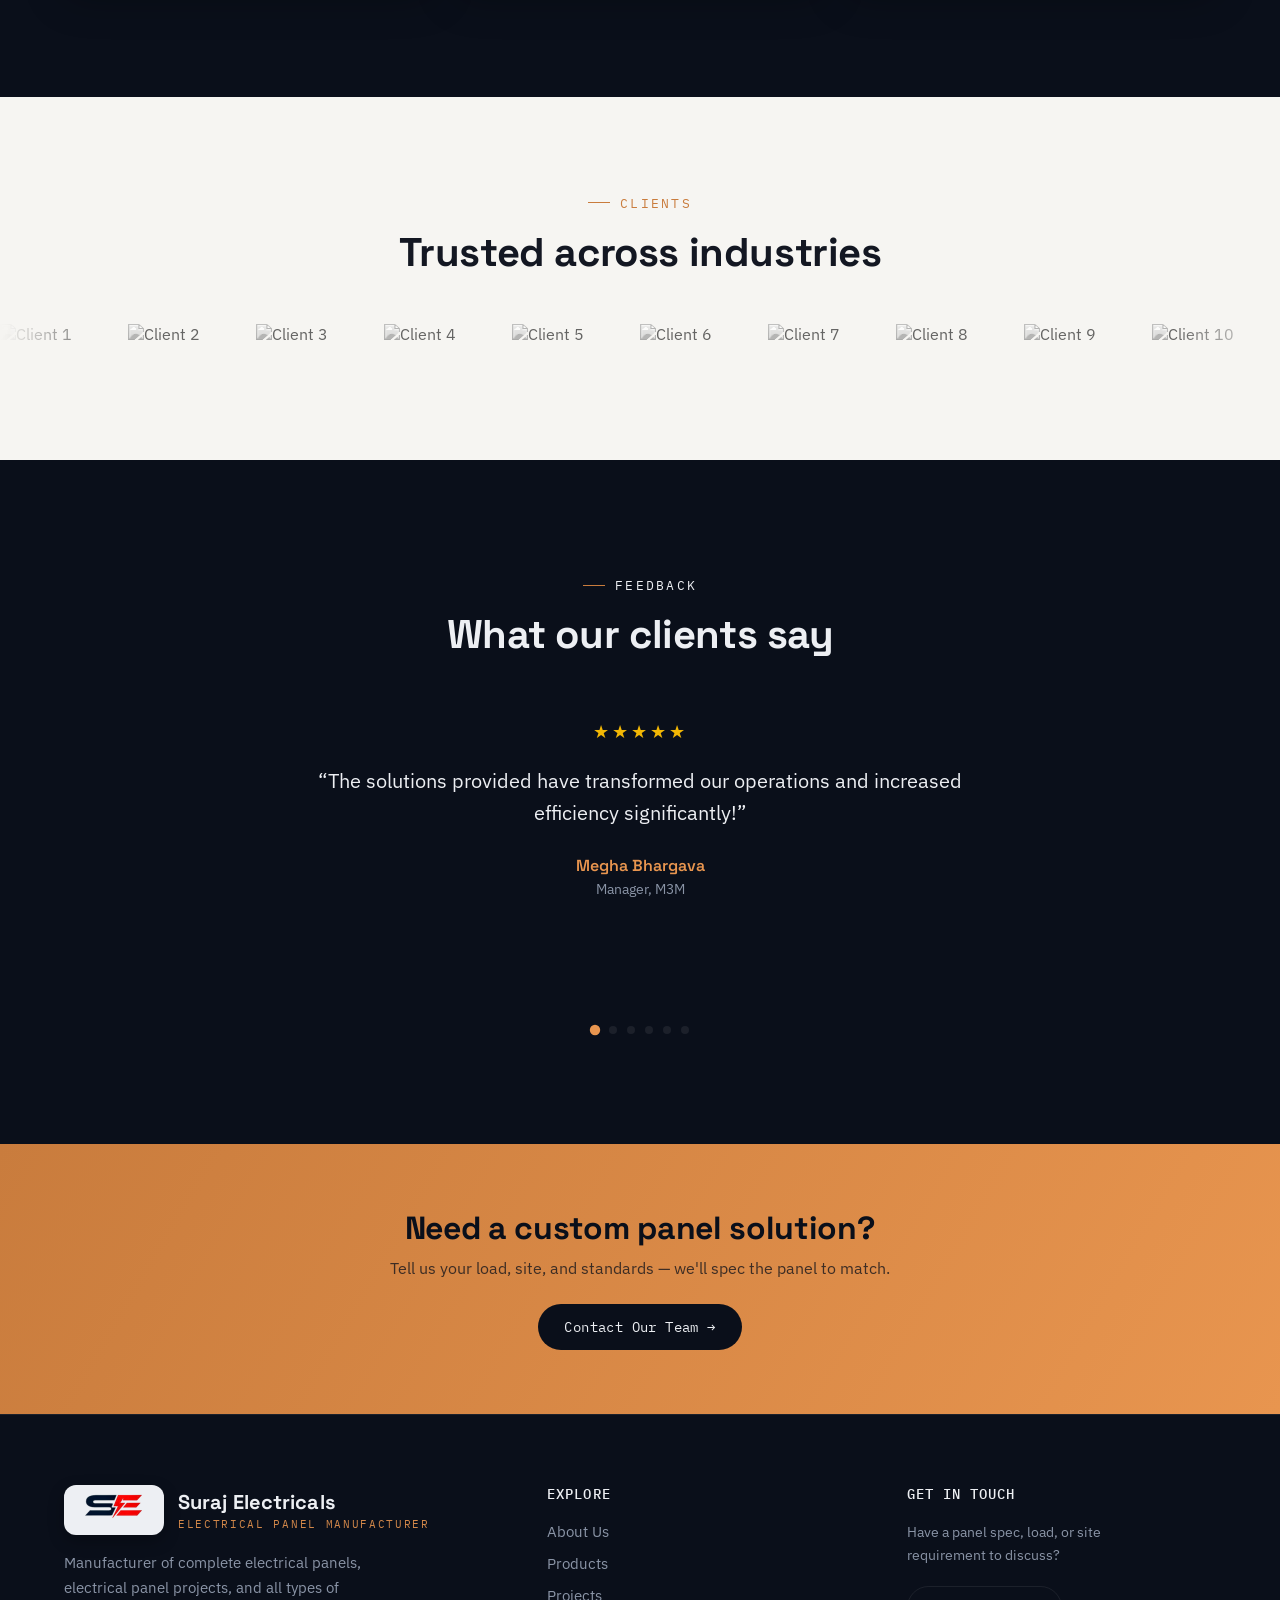
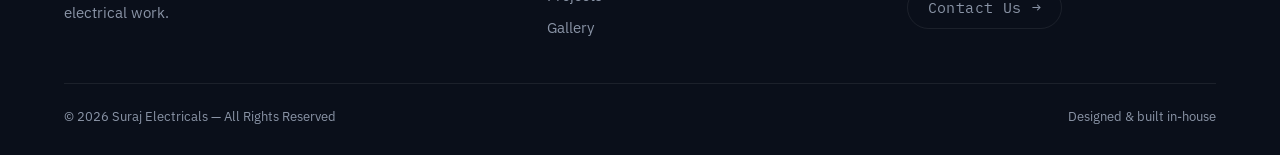
==== commit 12db2e17: "Update index.html" ====
--- a/index.html
+++ b/index.html
@@ -59,7 +59,7 @@
   <div class="wrap">
     <div class="hero-content">
       <span class="eyebrow">Manufacturer · Electrical Panels</span>      
-      <h1>Powering up your life,<br>with <em>Suraj Electricals</em></h1>
+      <h1>Power up your life,<br>with <em>Suraj Electricals</em></h1>
       <p class="hero-sub">Suraj Electricals designs and builds Power Control Centres, Motor Control Centres, Capacitor Panels and AMF Panels — fabricated, wired and tested in-house for India's automotive, textile, steel, sugar and export industries.</p>
       <div class="hero-actions">
         <a class="btn btn-primary" href="products.html">View Product Range <span class="arrow">&rarr;</span></a>
--- a/css/modern.css
+++ b/css/modern.css
@@ -0,0 +1,442 @@
+/* ==========================================================================
+   Suraj Electricals — Modern Homepage
+   Design tokens
+   ========================================================================== */
+:root{
+  --void:#0A0F1A;
+  --panel:#111A2B;
+  --panel-2:#16213A;
+  --line: rgba(201,124,61,0.22);
+  --line-soft: rgba(237,239,243,0.08);
+  --copper:#C97C3D;
+  --copper-bright:#E8954F;
+  --amber:#F2B705;
+  --steel:#8A94A6;
+  --paper:#EDEFF3;
+  --paper-2:#F6F5F2;
+  --ink:#131722;
+
+  --font-display: 'Space Grotesk', sans-serif;
+  --font-body: 'IBM Plex Sans', sans-serif;
+  --font-mono: 'IBM Plex Mono', monospace;
+
+  --container: 1200px;
+  --radius: 14px;
+  --ease: cubic-bezier(.22,.68,.32,1);
+}
+
+@media (prefers-reduced-motion: reduce){
+  *{ animation-duration: .001ms !important; animation-iteration-count: 1 !important; transition-duration: .001ms !important; scroll-behavior: auto !important; }
+}
+
+*,*::before,*::after{ box-sizing: border-box; }
+html{ scroll-behavior: smooth; }
+body{
+  margin:0;
+  font-family: var(--font-body);
+  background: var(--paper-2);
+  color: var(--ink);
+  -webkit-font-smoothing: antialiased;
+  overflow-x: hidden;
+}
+img{ max-width:100%; display:block; }
+a{ color:inherit; text-decoration:none; }
+:focus-visible{ outline: 2px solid var(--copper-bright); outline-offset: 3px; }
+.wrap{ max-width: var(--container); margin:0 auto; padding: 0 24px; }
+.eyebrow{
+  font-family: var(--font-mono);
+  font-size: 12.5px;
+  letter-spacing: .18em;
+  text-transform: uppercase;
+  color: var(--copper);
+  display:inline-flex;
+  align-items:center;
+  gap:10px;
+}
+.eyebrow::before{
+  content:'';
+  width: 22px; height:1px;
+  background: var(--copper);
+  display:inline-block;
+}
+h1,h2,h3,h4{ font-family: var(--font-display); margin:0; letter-spacing:-.01em; }
+p{ margin:0; }
+
+/* Reveal-on-scroll */
+.reveal{ opacity:0; transform: translateY(28px); transition: opacity .8s var(--ease), transform .8s var(--ease); }
+.reveal.is-visible{ opacity:1; transform: translateY(0); }
+.reveal-stagger > * { transition-delay: calc(var(--i, 0) * 90ms); }
+
+/* ==========================================================================
+   Nav
+   ========================================================================== */
+.site-nav{
+  position: fixed; top:0; left:0; right:0; z-index: 100;
+  padding: 22px 0;
+  transition: padding .35s var(--ease), background .35s var(--ease), box-shadow .35s var(--ease);
+}
+.site-nav.scrolled{
+  padding: 12px 0;
+  background: rgba(10,15,26,0.86);
+  backdrop-filter: blur(10px) saturate(140%);
+  box-shadow: 0 1px 0 var(--line-soft), 0 12px 30px rgba(0,0,0,.25);
+}
+.site-nav .wrap{ display:flex; align-items:center; justify-content:space-between; gap:24px; }
+.brand{ display:flex; align-items:center; gap:14px; }
+.brand-mark{
+  display:flex; align-items:center; justify-content:center;
+  width: 100px; height: 50px;
+  background: var(--paper); border-radius: 12px;
+  box-shadow: 0 6px 16px rgba(0,0,0,.28);
+  transition: transform .25s var(--ease);
+  overflow: hidden;
+}
+.brand:hover .brand-mark{ transform: translateY(-1px) scale(1.03); }
+.brand-mark img{
+  height: 120%;
+  width: 120%;
+  object-fit: contain;
+  display:block;
+}
+.brand-name{
+  font-family: var(--font-display);
+  color: var(--paper);
+  font-size: 20px;
+  font-weight:700;
+  letter-spacing:.005em;
+  line-height:1.15;
+}
+.brand-name small{
+  display:block; font-family: var(--font-mono); font-weight:400;
+  font-size: 10.5px; letter-spacing:.16em; text-transform:uppercase; color: var(--copper-bright); margin-top:4px; opacity:.9;
+}
+.nav-links{ display:flex; align-items:center; gap: 34px; list-style:none; margin:0; padding:0; }
+.nav-links a{
+  font-size: 14.5px; color: var(--paper); opacity:.82; position:relative; padding: 4px 0;
+  transition: opacity .25s;
+}
+.nav-links a::after{
+  content:''; position:absolute; left:0; right:100%; bottom:-2px; height:2px; background: var(--copper-bright);
+  transition: right .3s var(--ease);
+}
+.nav-links a:hover{ opacity:1; }
+.nav-links a:hover::after{ right:0; }
+.nav-links a.nav-cta{
+  font-family: var(--font-mono); font-size: 13px; letter-spacing:.02em;
+  color: var(--void); background: var(--copper-bright);
+  padding: 13px 20px; border-radius: 999px; white-space:nowrap;
+  display: inline-block;
+  transition: transform .25s var(--ease), box-shadow .25s var(--ease);
+}
+.nav-cta:hover{ transform: translateY(-2px); box-shadow: 0 8px 20px rgba(201,124,61,.35); }
+.nav-toggle{ display:none; background:none; border:none; cursor:pointer; padding:6px; }
+.nav-toggle span{ display:block; width:24px; height:2px; background: var(--paper); margin:5px 0; transition: transform .25s, opacity .25s; }
+
+@media (max-width: 900px){
+  .nav-links{
+    position:fixed; top:0; right:0; height:100vh; width:min(78vw,320px);
+    background: var(--panel); flex-direction:column; justify-content:center; align-items:flex-start;
+    padding: 40px; gap: 26px; transform: translateX(100%); transition: transform .4s var(--ease);
+    box-shadow: -20px 0 60px rgba(0,0,0,.4);
+  }
+  .nav-links.open{ transform: translateX(0); }
+  .nav-cta{ margin-top:6px; }
+  .nav-toggle{ display:block; }
+  body.nav-open{ overflow:hidden; }
+}
+
+/* ==========================================================================
+   Hero
+   ========================================================================== */
+.hero{
+  position:relative;
+  min-height: 100vh;
+  background: var(--void);
+  overflow:hidden;
+  display:flex; align-items:center;
+  padding: 140px 0 80px;
+}
+.hero-grid{
+  position:absolute; inset:0;
+  background-image:
+    linear-gradient(var(--line-soft) 1px, transparent 1px),
+    linear-gradient(90deg, var(--line-soft) 1px, transparent 1px);
+  background-size: 64px 64px;
+  mask-image: radial-gradient(ellipse 80% 60% at 50% 30%, black 40%, transparent 90%);
+}
+.hero-glow{
+  position:absolute; inset:0;
+  background: radial-gradient(600px 400px at 78% 18%, rgba(201,124,61,.18), transparent 70%),
+              radial-gradient(500px 380px at 10% 90%, rgba(242,183,5,.08), transparent 70%);
+}
+.hero-circuit{ position:absolute; inset:0; width:100%; height:100%; opacity:.85; }
+.hero-circuit .trace{
+  fill:none; stroke: var(--copper); stroke-width:1.4; stroke-dasharray: 6 10; opacity:.55;
+  animation: dash 3.2s linear infinite;
+}
+.hero-circuit .trace.alt{ stroke: var(--amber); animation-duration: 4.4s; animation-direction: reverse; opacity:.4;}
+.hero-circuit .node{ fill: var(--copper-bright); }
+.hero-circuit .node.pulse{ animation: pulse 2.4s ease-in-out infinite; }
+@keyframes dash{ to{ stroke-dashoffset: -160; } }
+@keyframes pulse{ 0%,100%{ opacity:.5; r:3; } 50%{ opacity:1; r:4.5; } }
+
+.hero-content{ position:relative; z-index:2; max-width: 760px; }
+.hero .eyebrow{ color: var(--copper-bright); margin-bottom: 22px; }
+.hero h1{
+  font-size: clamp(38px, 5.4vw, 64px);
+  line-height: 1.04;
+  color: var(--paper);
+  font-weight: 600;
+}
+.hero h1 em{ font-style:normal; color: var(--copper-bright); }
+.hero-sub{
+  margin-top: 22px; font-size: 17px; line-height:1.65; color: var(--steel);
+  max-width: 560px;
+}
+.hero-actions{ display:flex; gap:16px; margin-top: 36px; flex-wrap:wrap; }
+.btn{
+  font-family: var(--font-mono); font-size: 13.5px; letter-spacing:.03em;
+  padding: 14px 26px; border-radius: 999px; display:inline-flex; align-items:center; gap:10px;
+  transition: transform .25s var(--ease), box-shadow .25s var(--ease), background .25s;
+}
+.btn-primary{ background: var(--copper-bright); color: var(--void); }
+.btn-primary:hover{ transform: translateY(-2px); box-shadow: 0 10px 26px rgba(201,124,61,.4); }
+.btn-ghost{ border: 1px solid var(--line-soft); color: var(--paper); }
+.btn-ghost:hover{ border-color: var(--copper); background: rgba(201,124,61,.08); }
+.btn .arrow{ transition: transform .25s var(--ease); }
+.btn:hover .arrow{ transform: translateX(4px); }
+
+.hero-readout{
+  position:relative; z-index:2; margin-top: 56px;
+  display:flex; align-items:center; gap: 30px;
+  padding: 22px 30px;
+  background: rgba(237,239,243,.04);
+  border: 1px solid var(--line-soft);
+  border-radius: 16px;
+  backdrop-filter: blur(8px);
+  width: fit-content; max-width: 100%;
+}
+.stat-block{ display:flex; align-items:center; gap: 14px; }
+.stat-block svg{ width: 24px; height:24px; color: var(--copper-bright); flex-shrink:0; }
+.stat-num{
+  font-family: var(--font-mono); font-size: clamp(24px,2.6vw,30px); color: var(--paper); font-weight:600; line-height:1;
+}
+.stat-label{ font-size: 11.5px; color: var(--steel); margin-top:6px; letter-spacing:.03em; white-space:nowrap; }
+.stat-div{ width:1px; height:38px; background: var(--line-soft); flex-shrink:0; }
+
+.build-flow{ position:relative; z-index:2; margin-top: 40px; }
+.flow-label{
+  display:block; font-family: var(--font-mono); font-size: 11.5px; letter-spacing:.14em; text-transform:uppercase;
+  color: var(--steel); margin-bottom: 18px;
+}
+.flow-steps{ display:flex; align-items:flex-start; }
+.flow-step{ display:flex; flex-direction:column; align-items:center; gap:9px; text-align:center; flex-shrink:0; }
+.flow-dot{
+  width: 32px; height:32px; border-radius:50%; display:flex; align-items:center; justify-content:center;
+  font-family: var(--font-mono); font-size: 12px; color: var(--copper-bright);
+  border: 1px solid var(--copper); background: rgba(201,124,61,.1);
+  position:relative; z-index:2;
+}
+.flow-step span:last-child{ font-size: 11px; color: var(--steel); letter-spacing:.05em; text-transform:uppercase; white-space:nowrap; }
+.flow-line{
+  flex:1; min-width: 30px; height:2px; margin-top:15px; align-self:flex-start;
+  background-image: linear-gradient(90deg, var(--copper) 50%, transparent 50%);
+  background-size: 12px 2px; background-repeat: repeat-x;
+  animation: flowMove 1s linear infinite;
+  opacity:.6;
+}
+
+@keyframes flowMove{ from{ background-position: 0 0; } to{ background-position: -12px 0; } }
+
+@media (max-width: 900px){
+  .hero-readout{ flex-wrap:wrap; gap: 20px 30px; }
+  .stat-div{ display:none; }
+}
+@media (max-width: 640px){
+  .hero-readout{ padding: 18px 20px; gap: 16px 24px; }
+  .flow-steps{ flex-wrap:wrap; row-gap: 20px; justify-content:flex-start; }
+  .flow-line{ min-width: 20px; }
+}
+
+/* ==========================================================================
+   About / welcome strip
+   ========================================================================== */
+.about{ background: var(--paper-2); padding: 110px 0; }
+.about .wrap{ display:grid; grid-template-columns: 1.05fr 1fr; gap: 64px; align-items:center; }
+.about-gallery{ display:grid; grid-template-columns: 1fr 1fr; gap: 18px; }
+.about-gallery img{
+  border-radius: var(--radius); object-fit:cover; width:100%; height: 200px;
+  box-shadow: 0 20px 40px rgba(19,23,34,.12);
+}
+.about-gallery .g1{ margin-top: 40px; }
+.about-gallery .g3{ margin-top: -40px; }
+.about h2{ font-size: clamp(28px,3vw,38px); color: var(--ink); line-height:1.15; margin-bottom:18px; }
+.about-lead{ font-size: 17px; color:#4b5566; line-height:1.7; }
+.about-lead + .about-lead{ margin-top:14px; }
+.cert-plaque{
+  margin-top: 38px; padding: 22px 26px;
+  background: #fff; border: 1px solid rgba(19,23,34,.07); border-radius: 14px;
+  box-shadow: 0 16px 34px rgba(19,23,34,.07);
+}
+.eyebrow-mini{
+  display:block; font-family: var(--font-mono); font-size: 11px; letter-spacing:.14em; text-transform:uppercase;
+  color: var(--steel); margin-bottom: 16px;
+}
+.cert-row{ display:flex; align-items:center; gap: 30px; flex-wrap:wrap; }
+.cert-row img{
+  height: 67px; width:auto; object-fit:contain;
+  transition: transform .3s var(--ease);
+}
+.cert-row img:hover{ transform: translateY(-3px) scale(1.04); }
+
+@media (max-width: 860px){
+  .about .wrap{ grid-template-columns: 1fr; }
+  .about-gallery{ order:2; }
+}
+
+/* ==========================================================================
+   Products
+   ========================================================================== */
+.products{ background: var(--paper-2); padding: 40px 0 120px; }
+.section-head{ text-align:center; max-width: 640px; margin: 0 auto 60px; }
+.section-head h2{ font-size: clamp(28px,3.4vw,40px); color: var(--ink); margin-top: 16px; }
+.section-head p{ margin-top: 14px; color:#5b6577; font-size: 16px; line-height:1.6; }
+
+.product-grid{ display:grid; grid-template-columns: repeat(4, 1fr); gap: 22px; }
+.product-card{
+  position:relative; background: var(--panel); border-radius: var(--radius); padding: 28px 24px 26px;
+  border: 1px solid rgba(255,255,255,.06);
+  transition: transform .4s var(--ease), border-color .4s var(--ease), box-shadow .4s var(--ease);
+  overflow:hidden;
+}
+.product-card::before{
+  content:''; position:absolute; inset:0; border-radius: inherit; padding:1px;
+  background: linear-gradient(135deg, transparent 40%, var(--copper) 140%);
+  opacity:0; transition: opacity .4s;
+  -webkit-mask: linear-gradient(#fff 0 0) content-box, linear-gradient(#fff 0 0);
+  -webkit-mask-composite: xor; mask-composite: exclude;
+  pointer-events:none;
+}
+.product-card:hover{ transform: translateY(-8px); box-shadow: 0 24px 50px rgba(0,0,0,.35); }
+.product-card:hover::before{ opacity:1; }
+.product-card .rivet{ position:absolute; width:5px; height:5px; border-radius:50%; background: rgba(255,255,255,.14); }
+.product-card .rivet.tl{ top:10px; left:10px; } .product-card .rivet.tr{ top:10px; right:10px; }
+.product-card .rivet.bl{ bottom:10px; left:10px; } .product-card .rivet.br{ bottom:10px; right:10px; }
+.tag-code{
+  font-family: var(--font-mono); font-size: 12px; letter-spacing:.12em; color: var(--copper-bright);
+  display:inline-block; padding: 4px 10px; border: 1px solid var(--line); border-radius: 999px; margin-bottom: 18px;
+}
+.product-card h3{ color: var(--paper); font-size: 19px; margin-bottom: 12px; font-weight:600; }
+.product-card p{ color: var(--steel); font-size: 14.5px; line-height:1.6; margin-bottom: 22px; }
+.card-link{
+  font-family: var(--font-mono); font-size: 13px; color: var(--copper-bright); display:inline-flex; align-items:center; gap:8px;
+}
+.card-link .arrow{ transition: transform .25s var(--ease); }
+.card-link:hover .arrow{ transform: translateX(4px); }
+
+@media (max-width: 980px){ .product-grid{ grid-template-columns: 1fr 1fr; } }
+@media (max-width: 560px){ .product-grid{ grid-template-columns: 1fr; } }
+
+/* ==========================================================================
+   Industries / Projects
+   ========================================================================== */
+.industries{ background: var(--void); padding: 120px 0; }
+.industries .section-head h2, .industries .eyebrow{ color: var(--paper); }
+.industries .section-head p{ color: var(--steel); }
+.industry-grid{ display:grid; grid-template-columns: repeat(3,1fr); gap: 20px; }
+.industry-item{
+  position:relative; border-radius: var(--radius); overflow:hidden; aspect-ratio: 4/3;
+  box-shadow: 0 20px 40px rgba(0,0,0,.3);
+}
+.industry-item img{ width:100%; height:100%; object-fit:cover; transition: transform .6s var(--ease); }
+.industry-item:hover img{ transform: scale(1.08); }
+.industry-item::after{
+  content:''; position:absolute; inset:0;
+  background: linear-gradient(0deg, rgba(10,15,26,.92) 0%, rgba(10,15,26,.15) 55%, transparent 80%);
+}
+.industry-caption{
+  position:absolute; left:18px; right:18px; bottom:16px; z-index:2;
+  font-family: var(--font-mono); font-size: 13px; letter-spacing:.05em; color: var(--paper); text-transform:uppercase;
+  display:flex; align-items:center; justify-content:space-between;
+}
+.industry-caption .arrow{ color: var(--copper-bright); transition: transform .3s var(--ease); }
+.industry-item:hover .industry-caption .arrow{ transform: translateX(4px); }
+
+@media (max-width: 900px){ .industry-grid{ grid-template-columns: 1fr 1fr; } }
+@media (max-width: 560px){ .industry-grid{ grid-template-columns: 1fr; } }
+
+/* ==========================================================================
+   Clients marquee
+   ========================================================================== */
+.clients{ background: var(--paper-2); padding: 90px 0; overflow:hidden; }
+.clients .section-head{ margin-bottom: 46px; }
+.marquee{ position:relative; -webkit-mask-image: linear-gradient(90deg, transparent, #000 8%, #000 92%, transparent); mask-image: linear-gradient(90deg, transparent, #000 8%, #000 92%, transparent); }
+.marquee-track{ display:flex; gap: 56px; width:max-content; animation: marquee 42s linear infinite; }
+.marquee:hover .marquee-track{ animation-play-state: paused; }
+.marquee-track img{ height: 46px; width:auto; object-fit:contain; opacity:.65; filter: grayscale(1); transition: opacity .25s, filter .25s; }
+.marquee-track img:hover{ opacity:1; filter:none; }
+@keyframes marquee{ from{ transform: translateX(0); } to{ transform: translateX(-50%); } }
+
+/* ==========================================================================
+   Testimonials
+   ========================================================================== */
+.testimonials{ background: var(--void); padding: 110px 0; }
+.testimonials .section-head h2, .testimonials .eyebrow{ color: var(--paper); }
+.testimonials .section-head p{ color: var(--steel); }
+.t-slider{ max-width: 720px; margin: 0 auto; position:relative; min-height: 260px; }
+.t-slide{
+  position:absolute; inset:0; opacity:0; transform: translateY(14px); transition: opacity .6s var(--ease), transform .6s var(--ease);
+  pointer-events:none; text-align:center;
+}
+.t-slide.active{ opacity:1; transform: translateY(0); pointer-events:auto; position:relative; }
+.t-stars{ color: var(--amber); font-size: 18px; letter-spacing:3px; margin-bottom: 22px; }
+.t-text{ font-size: 20px; line-height:1.6; color: var(--paper); font-weight:400; }
+.t-text::before{ content:'“'; } .t-text::after{ content:'”'; }
+.t-name{ margin-top: 26px; font-family: var(--font-display); color: var(--copper-bright); font-size: 16px; font-weight:600; }
+.t-company{ margin-top: 4px; color: var(--steel); font-size: 13.5px; }
+.t-dots{ display:flex; justify-content:center; gap:10px; margin-top: 46px; }
+.t-dots button{ width:8px; height:8px; border-radius:50%; background: var(--line-soft); border:none; cursor:pointer; padding:0; transition: background .25s, transform .25s; }
+.t-dots button.active{ background: var(--copper-bright); transform: scale(1.3); }
+
+/* ==========================================================================
+   CTA band
+   ========================================================================== */
+.cta-band{
+  background: linear-gradient(120deg, var(--copper) 0%, var(--copper-bright) 100%);
+  padding: 64px 0; text-align:center;
+}
+.cta-band h2{ font-size: clamp(24px,3vw,32px); color: var(--void); }
+.cta-band p{ color: rgba(10,15,26,.75); margin-top:10px; font-size: 15.5px; }
+.cta-band .btn-primary{ background: var(--void); color: var(--paper); margin-top: 26px; }
+.cta-band .btn-primary:hover{ box-shadow: 0 10px 26px rgba(0,0,0,.3); }
+
+/* ==========================================================================
+   Footer
+   ========================================================================== */
+.site-footer{ background: var(--void); padding: 70px 0 30px; border-top: 1px solid var(--line-soft); }
+.footer-grid{ display:grid; grid-template-columns: 1.4fr 1fr 1fr; gap: 50px; padding-bottom: 46px; }
+.footer-brand .brand{ margin-bottom: 16px; }
+.footer-brand p{ color: var(--steel); font-size: 14.5px; line-height:1.7; max-width: 320px; }
+.footer-col h4{ color: var(--paper); font-size: 13.5px; letter-spacing:.08em; text-transform:uppercase; font-family: var(--font-mono); margin-bottom: 18px; font-weight:500; }
+.footer-col ul{ list-style:none; margin:0; padding:0; display:flex; flex-direction:column; gap:12px; }
+.footer-col a{ color: var(--steel); font-size: 14.5px; transition: color .2s; }
+.footer-col a:hover{ color: var(--copper-bright); }
+.footer-bottom{ border-top: 1px solid var(--line-soft); padding-top: 24px; display:flex; justify-content:space-between; flex-wrap:wrap; gap:10px; color: var(--steel); font-size: 13px; }
+
+@media (max-width: 760px){ .footer-grid{ grid-template-columns: 1fr; gap:32px; } }
+
+.footer-cta-col p{ color: var(--steel); font-size: 14px; line-height:1.6; margin-bottom: 20px; max-width: 240px; }
+.footer-cta-btn{ padding: 11px 20px; font-size: 12.5px; }
+
+.back-to-top{
+  position: fixed; right: 26px; bottom: 26px; z-index: 60;
+  width: 46px; height:46px; border-radius:50%; border:none; cursor:pointer;
+  background: var(--copper-bright); color: var(--void);
+  display:flex; align-items:center; justify-content:center;
+  box-shadow: 0 10px 24px rgba(201,124,61,.35);
+  opacity:0; transform: translateY(14px); pointer-events:none;
+  transition: opacity .3s var(--ease), transform .3s var(--ease), background .25s;
+}
+.back-to-top.visible{ opacity:1; transform: translateY(0); pointer-events:auto; }
+.back-to-top:hover{ background: var(--copper); }
+.back-to-top svg{ width: 20px; height:20px; }
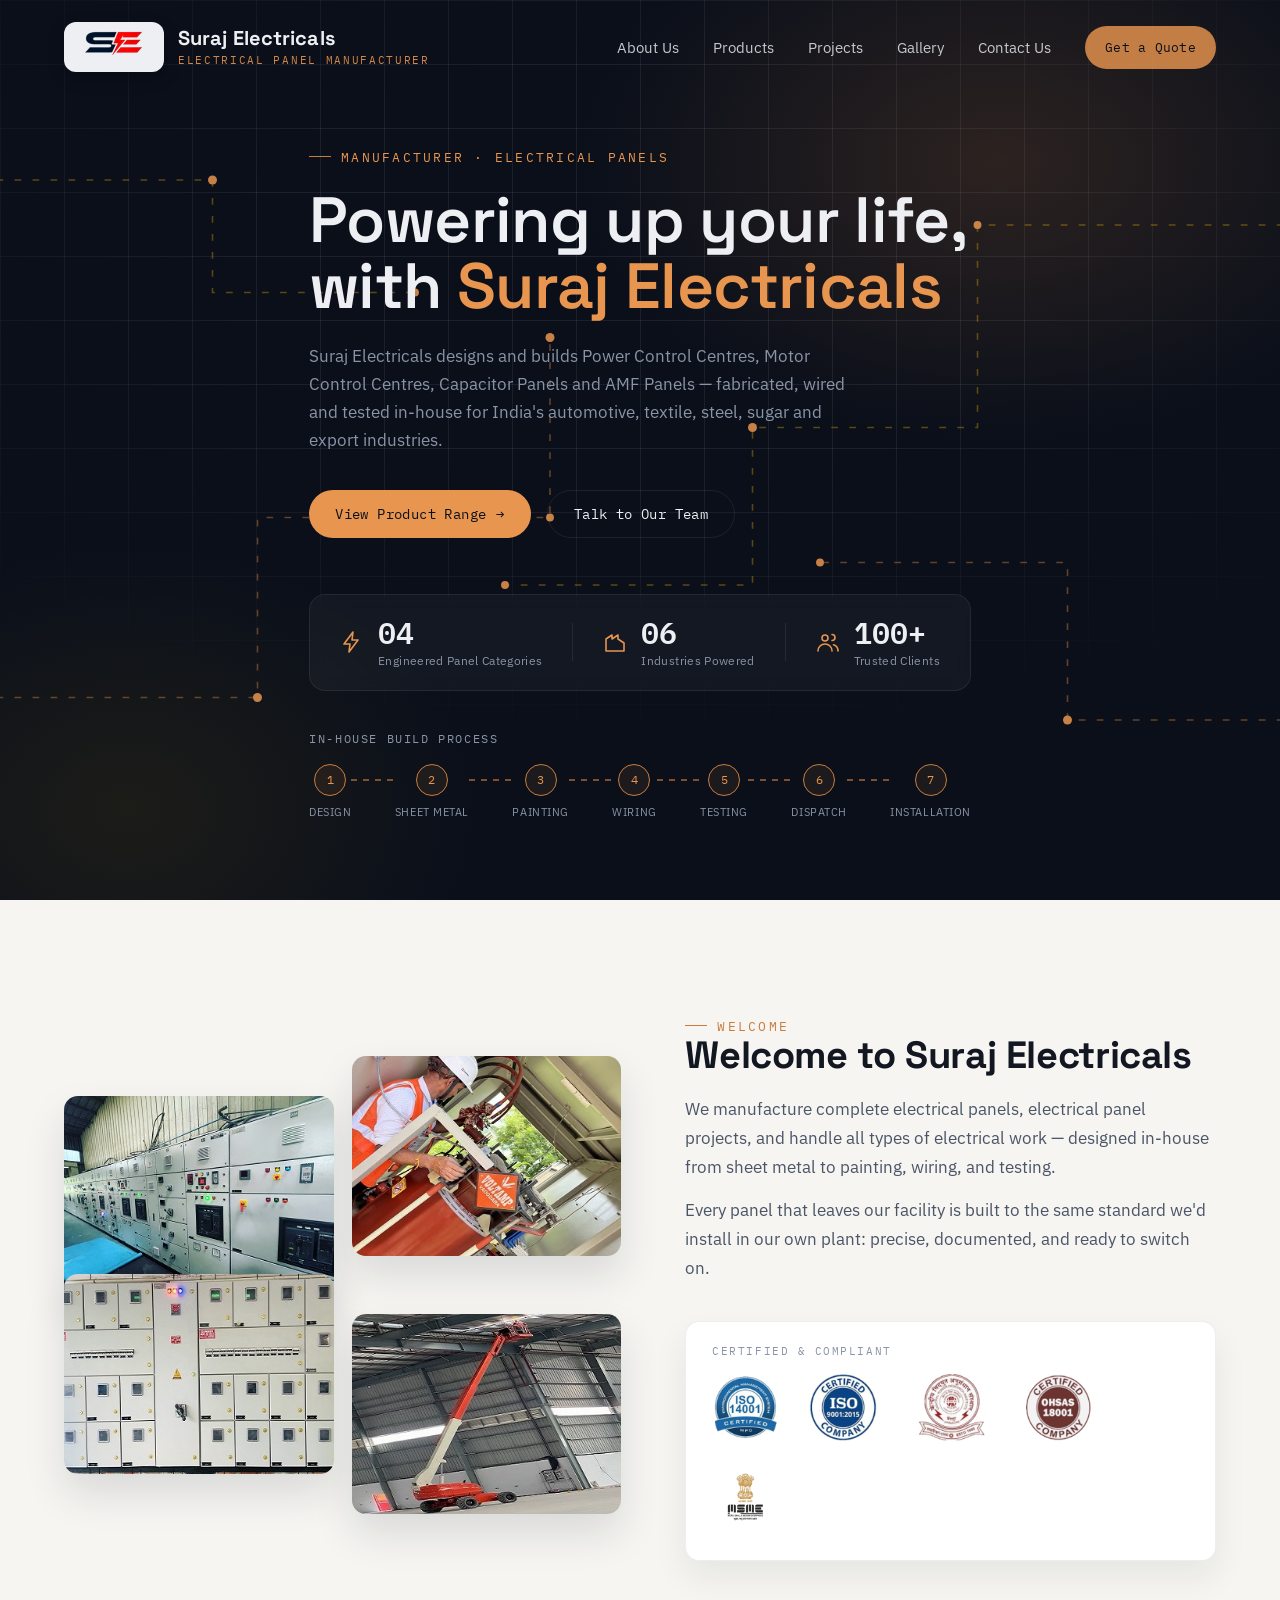
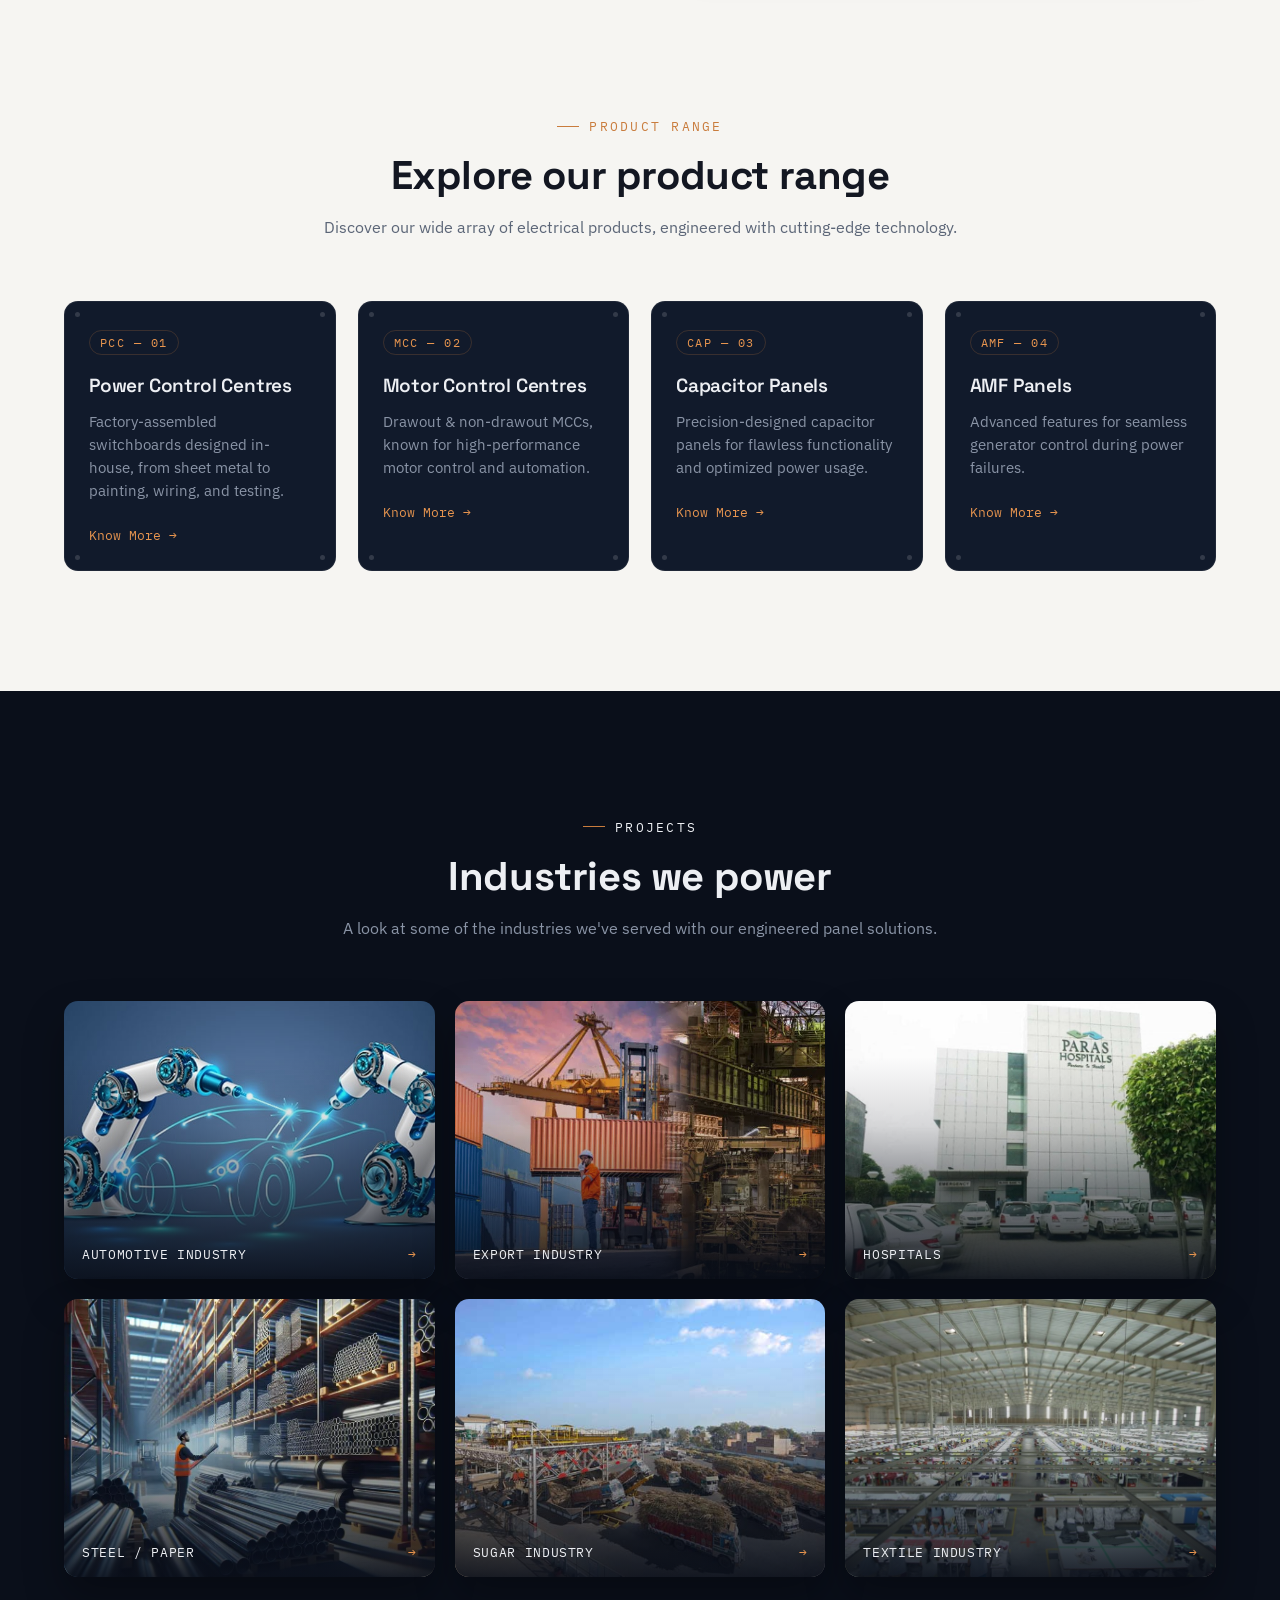
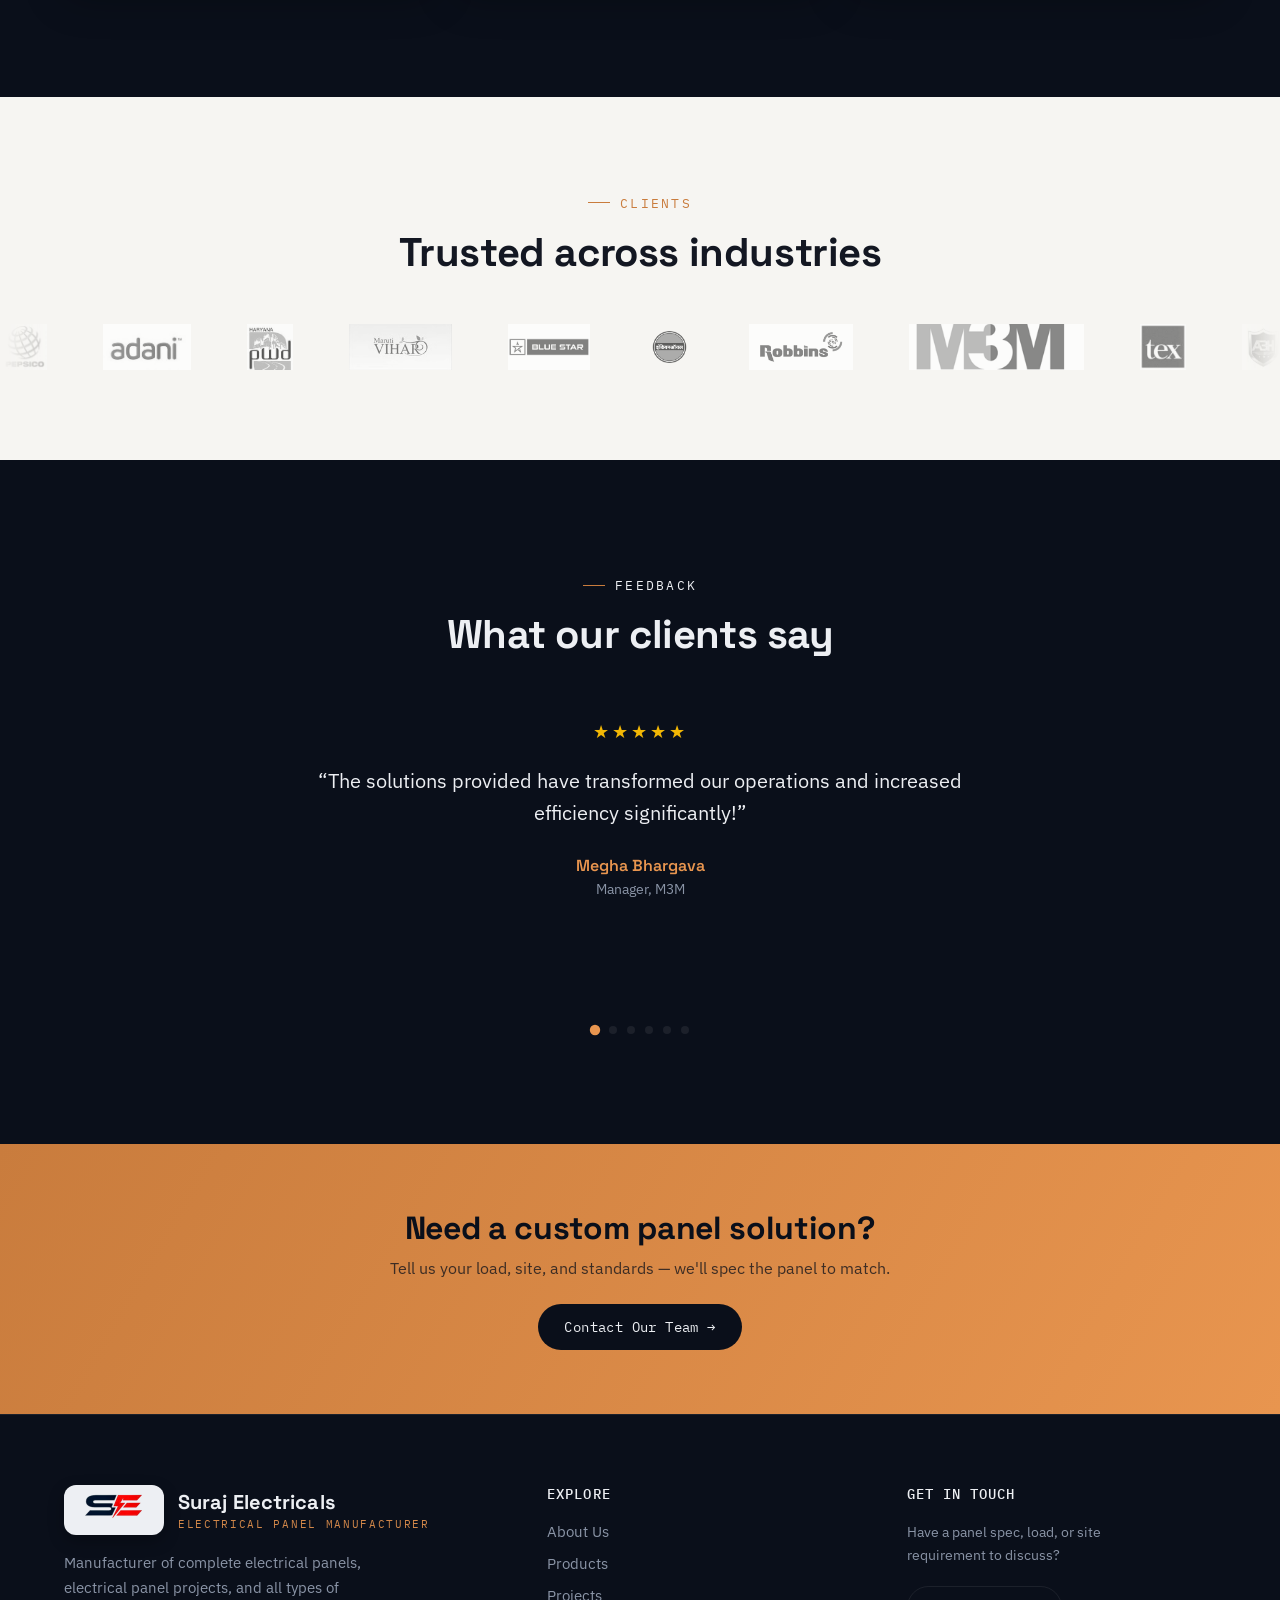
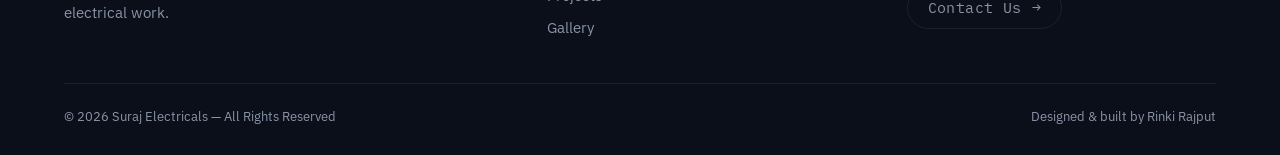
==== commit 5df78e44: "Updated footer added name" ====
--- a/index.html
+++ b/index.html
@@ -59,7 +59,7 @@
   <div class="wrap">
     <div class="hero-content">
       <span class="eyebrow">Manufacturer · Electrical Panels</span>      
-      <h1>Power up your life,<br>with <em>Suraj Electricals</em></h1>
+      <h1>Powering up your life,<br>with <em>Suraj Electricals</em></h1>
       <p class="hero-sub">Suraj Electricals designs and builds Power Control Centres, Motor Control Centres, Capacitor Panels and AMF Panels — fabricated, wired and tested in-house for India's automotive, textile, steel, sugar and export industries.</p>
       <div class="hero-actions">
         <a class="btn btn-primary" href="products.html">View Product Range <span class="arrow">&rarr;</span></a>
@@ -351,7 +351,8 @@
     </div>
     <div class="footer-bottom">
       <span>&copy; <span id="year"></span> Suraj Electricals — All Rights Reserved</span>
-      <span>Designed &amp; built in-house</span>
+      
+      <span>Designed &amp; built by <a href="https://github.com/rinkirajput" target="_blank" rel="noopener">Rinki Rajput</a></span>
     </div>
   </div>
   <button id="backToTop" class="back-to-top" aria-label="Back to top">
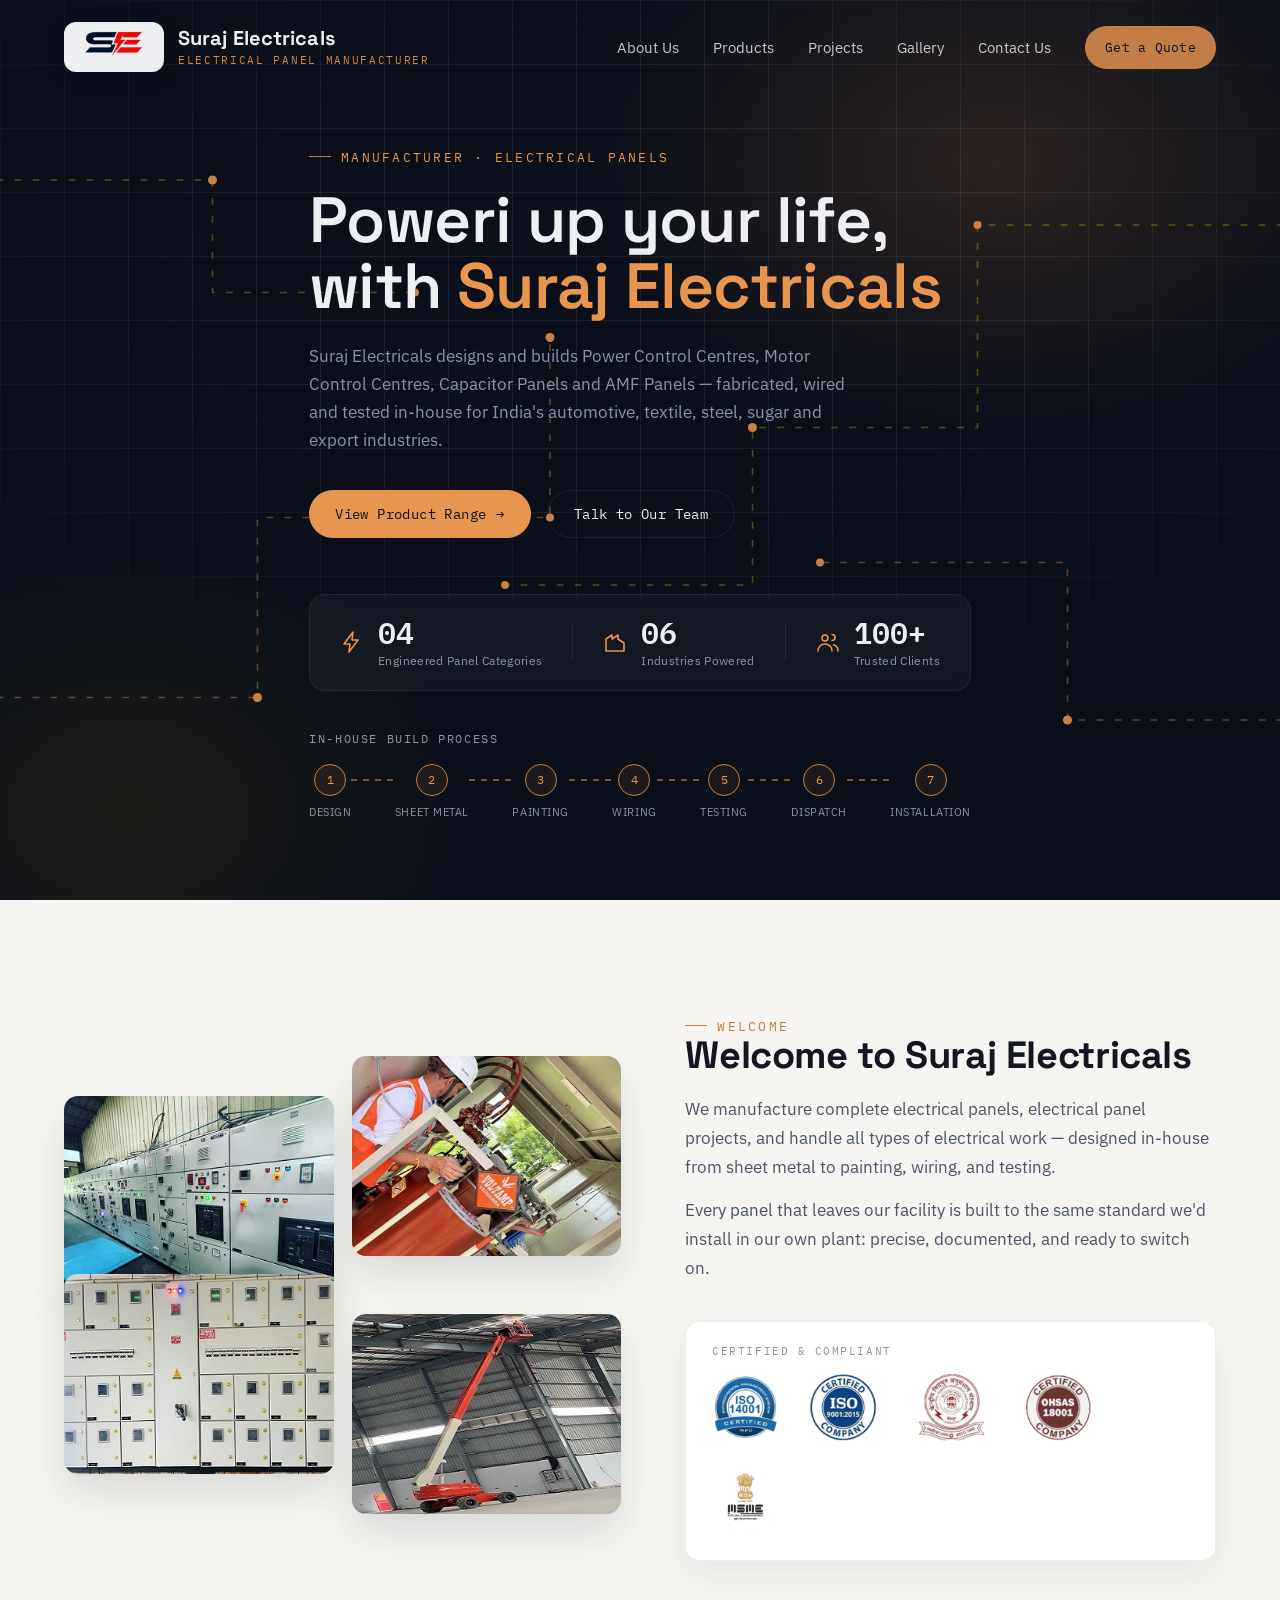
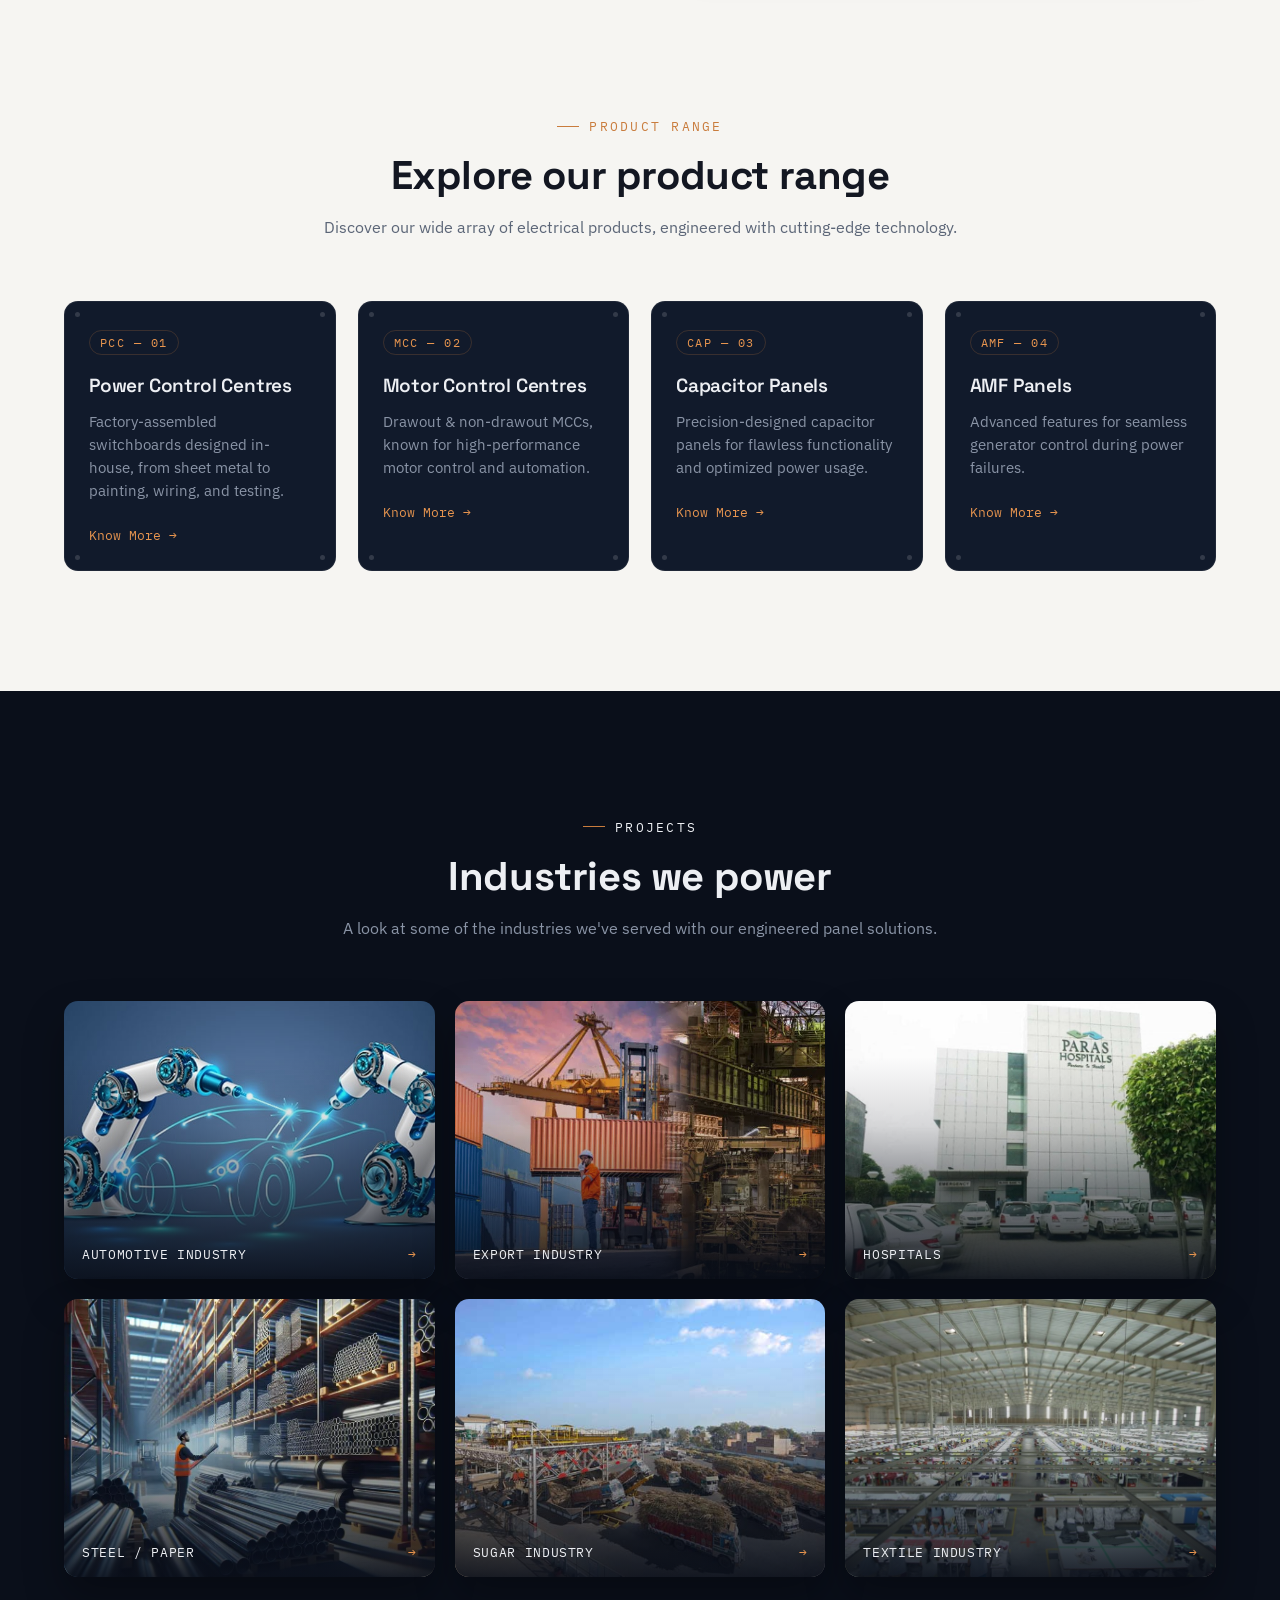
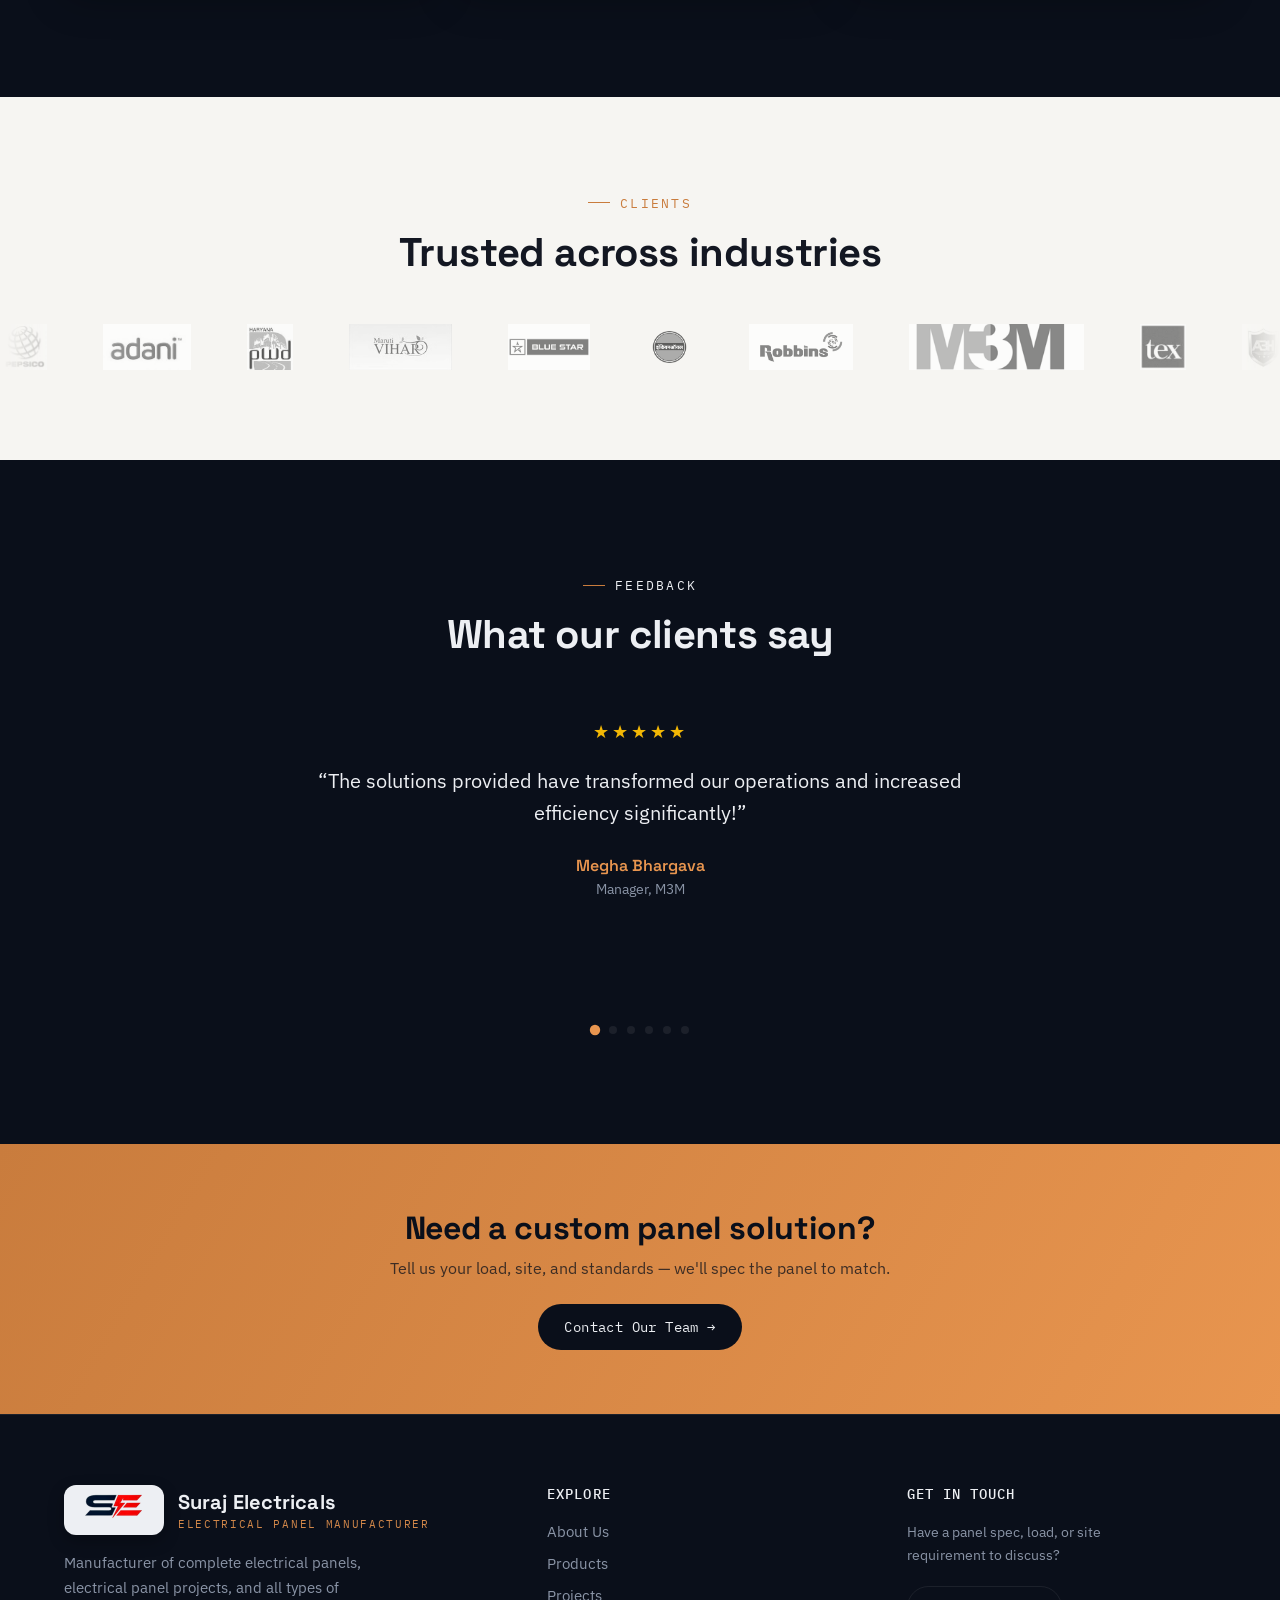
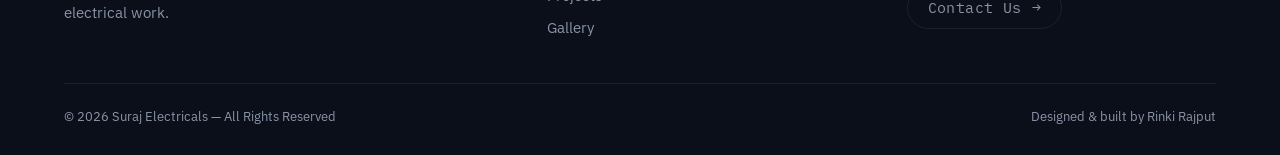
==== commit 4c63369f: "Update index.html" ====
--- a/index.html
+++ b/index.html
@@ -59,7 +59,7 @@
   <div class="wrap">
     <div class="hero-content">
       <span class="eyebrow">Manufacturer · Electrical Panels</span>      
-      <h1>Powering up your life,<br>with <em>Suraj Electricals</em></h1>
+      <h1>Poweri up your life,<br>with <em>Suraj Electricals</em></h1>
       <p class="hero-sub">Suraj Electricals designs and builds Power Control Centres, Motor Control Centres, Capacitor Panels and AMF Panels — fabricated, wired and tested in-house for India's automotive, textile, steel, sugar and export industries.</p>
       <div class="hero-actions">
         <a class="btn btn-primary" href="products.html">View Product Range <span class="arrow">&rarr;</span></a>
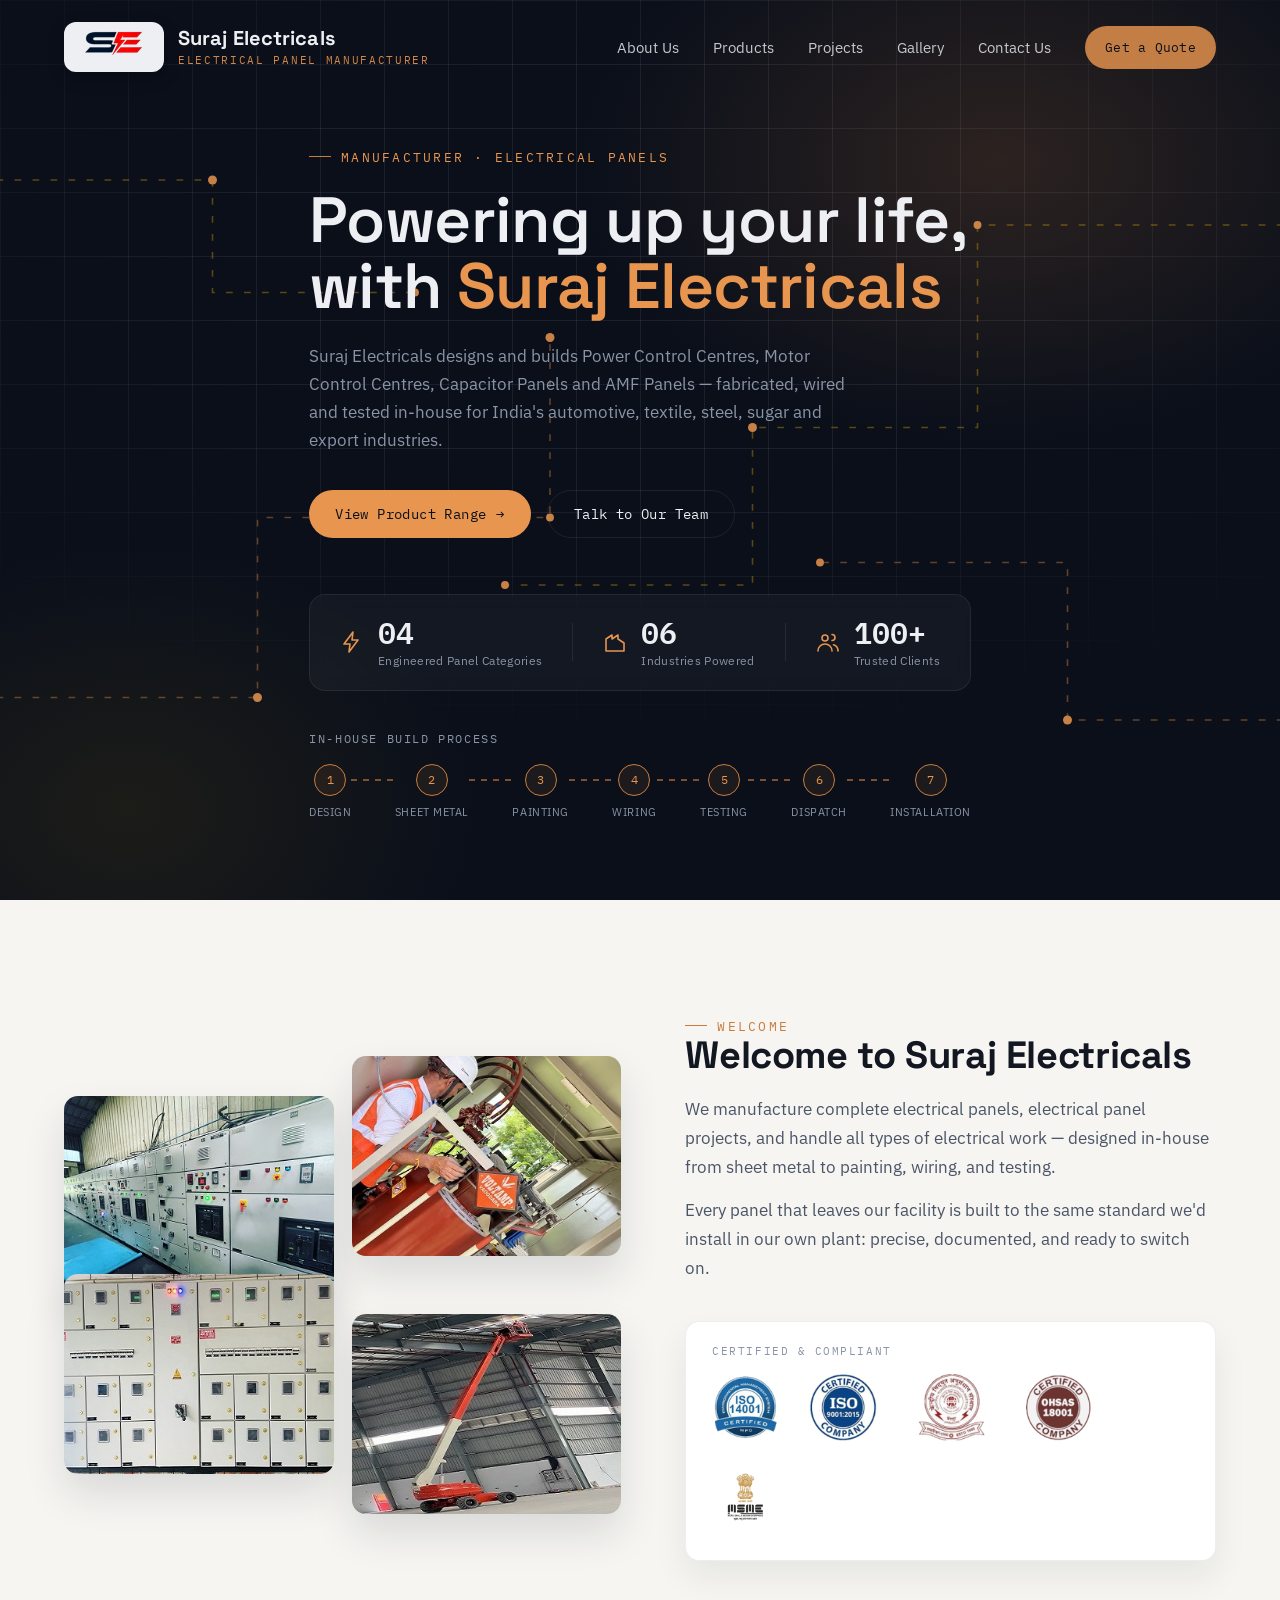
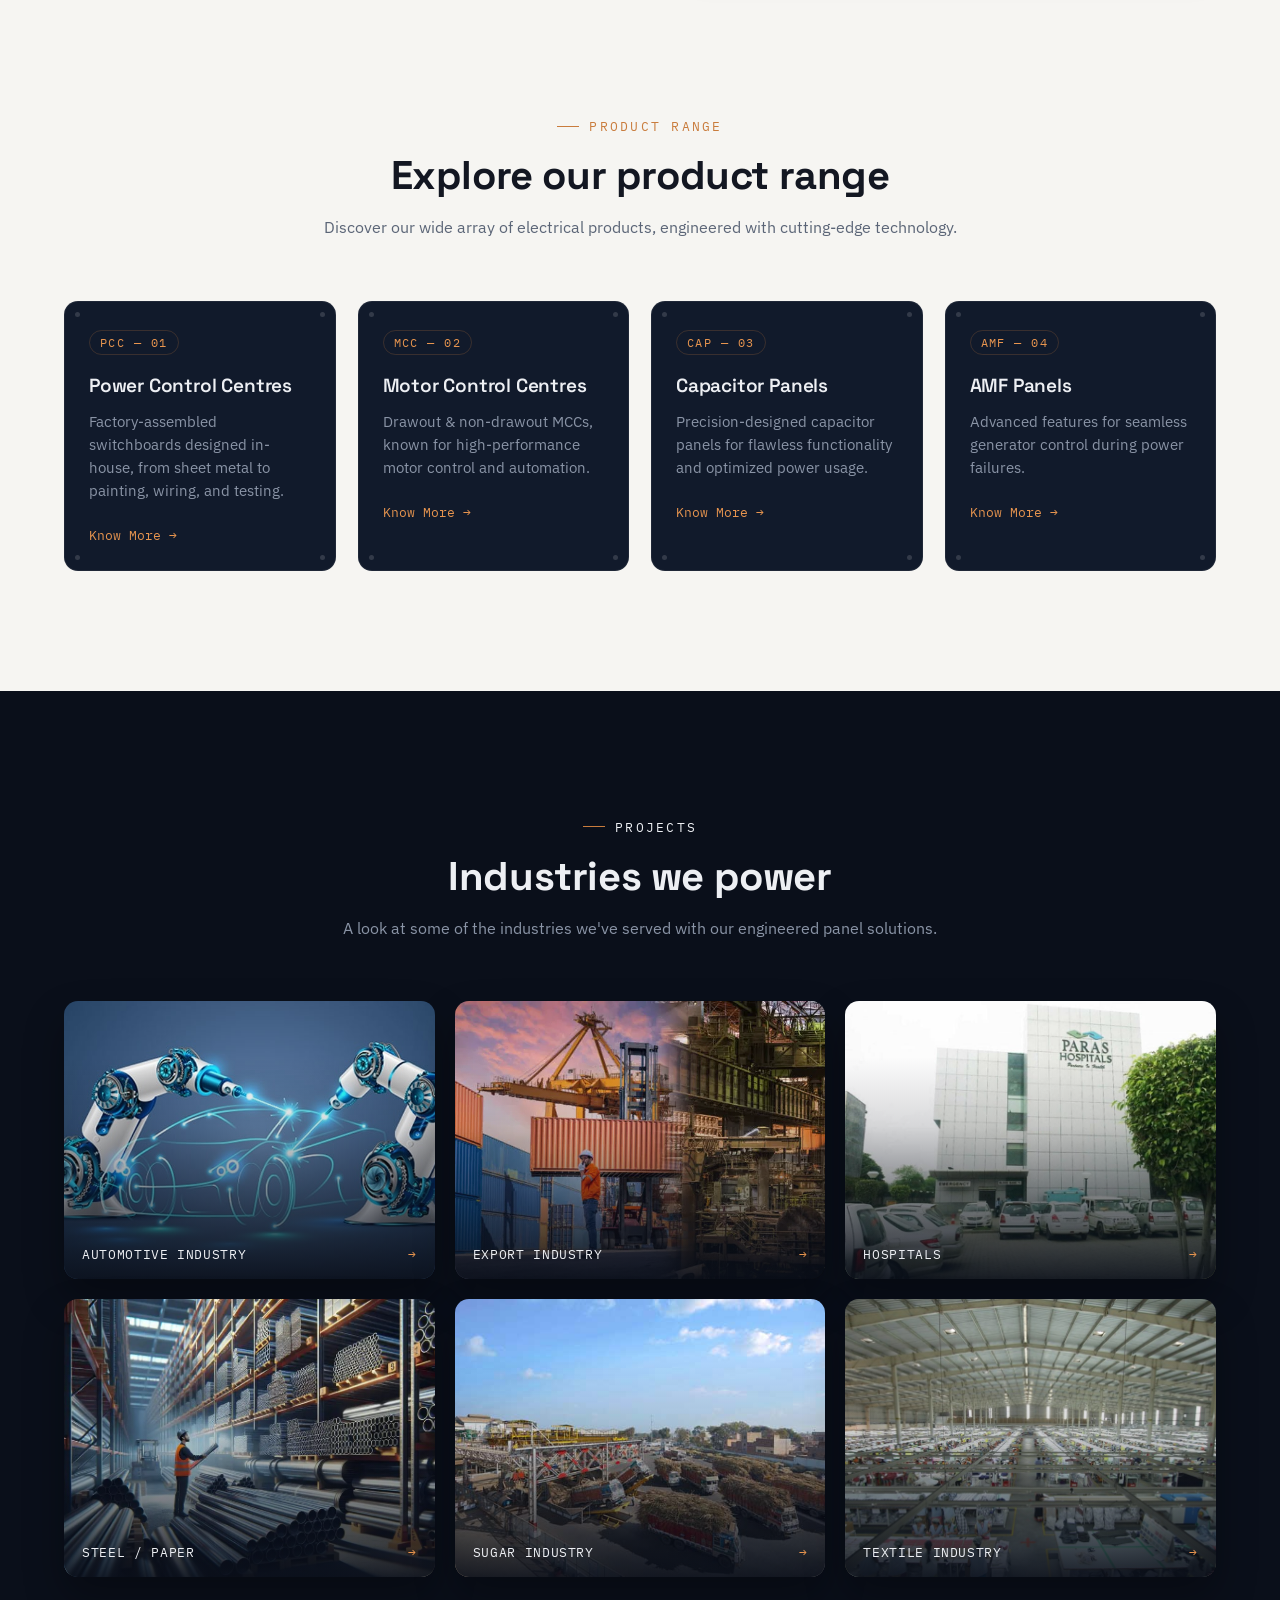
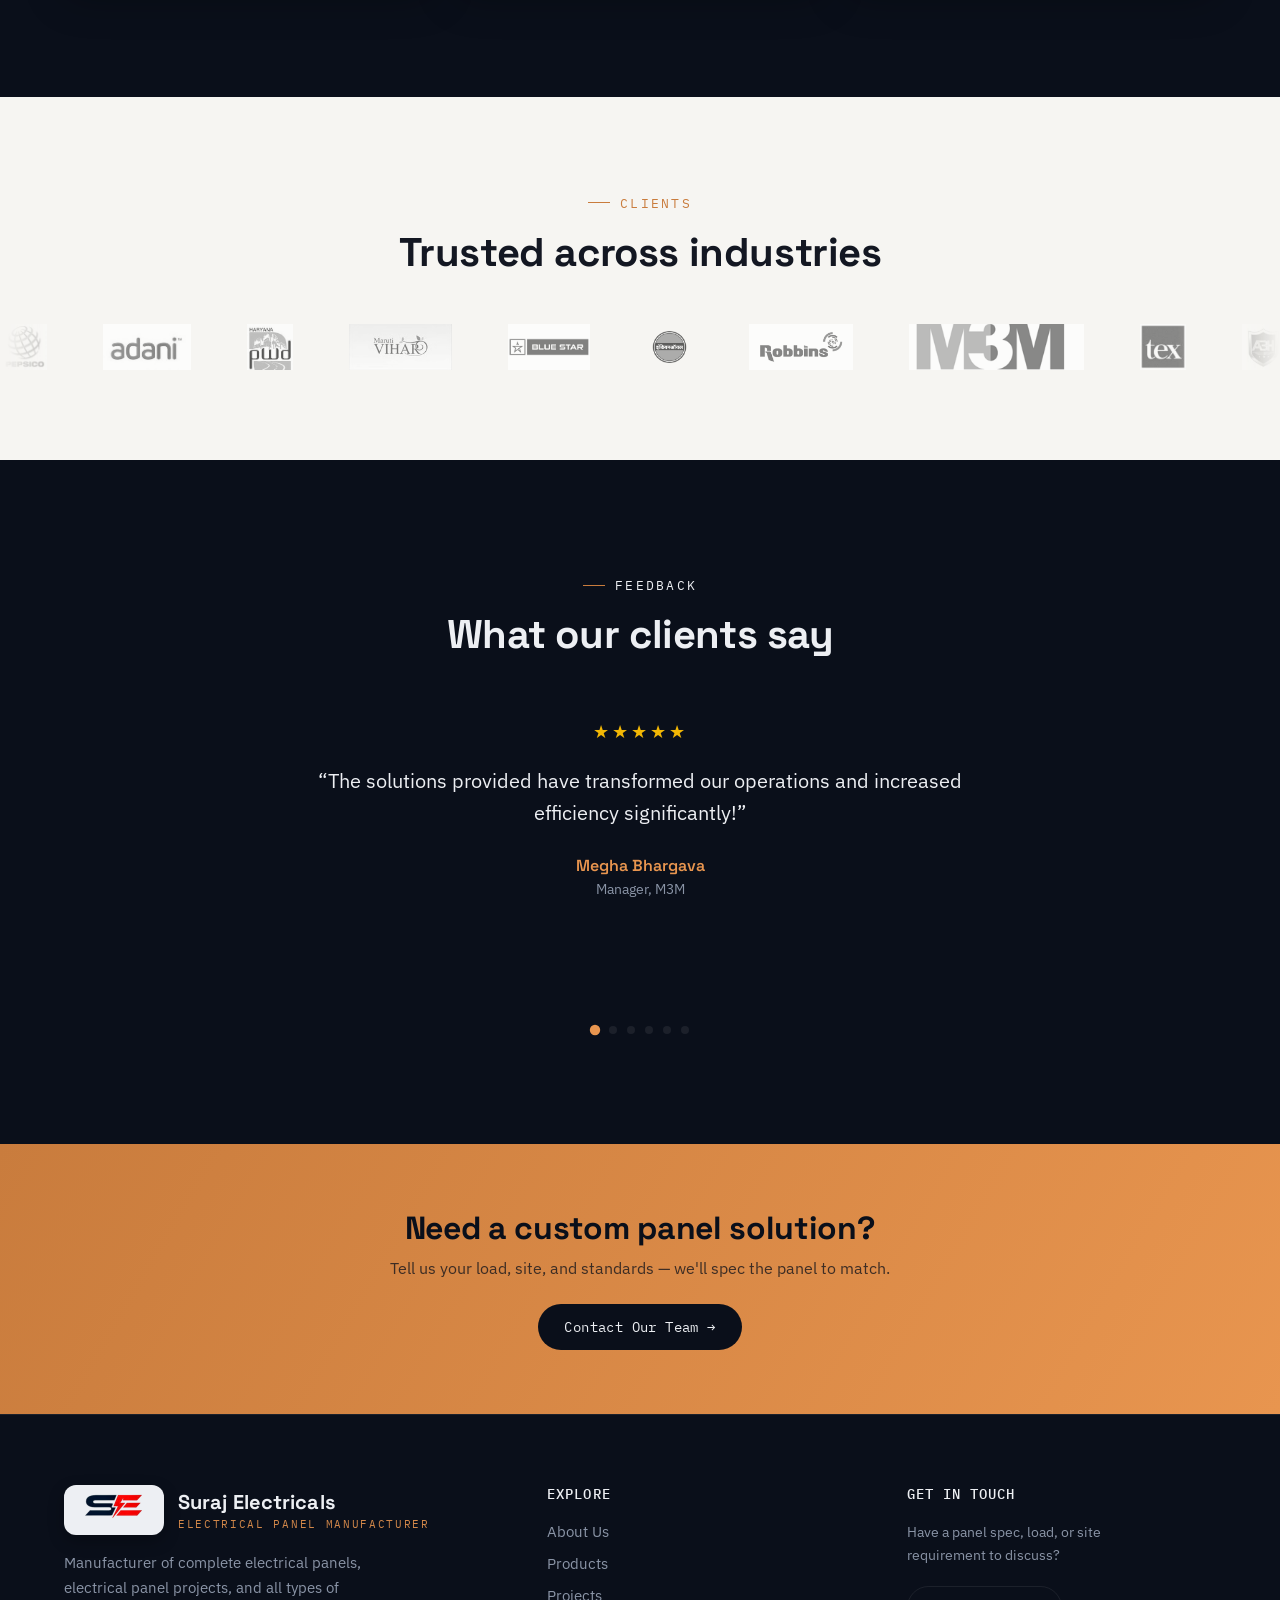
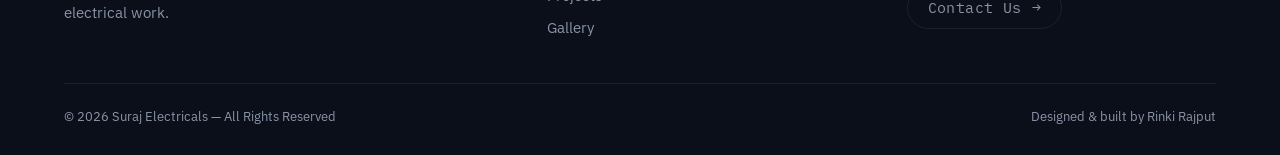
==== commit 58cc8e82: "Update index.html" ====
--- a/index.html
+++ b/index.html
@@ -59,7 +59,7 @@
   <div class="wrap">
     <div class="hero-content">
       <span class="eyebrow">Manufacturer · Electrical Panels</span>      
-      <h1>Poweri up your life,<br>with <em>Suraj Electricals</em></h1>
+      <h1>Powering up your life,<br>with <em>Suraj Electricals</em></h1>
       <p class="hero-sub">Suraj Electricals designs and builds Power Control Centres, Motor Control Centres, Capacitor Panels and AMF Panels — fabricated, wired and tested in-house for India's automotive, textile, steel, sugar and export industries.</p>
       <div class="hero-actions">
         <a class="btn btn-primary" href="products.html">View Product Range <span class="arrow">&rarr;</span></a>
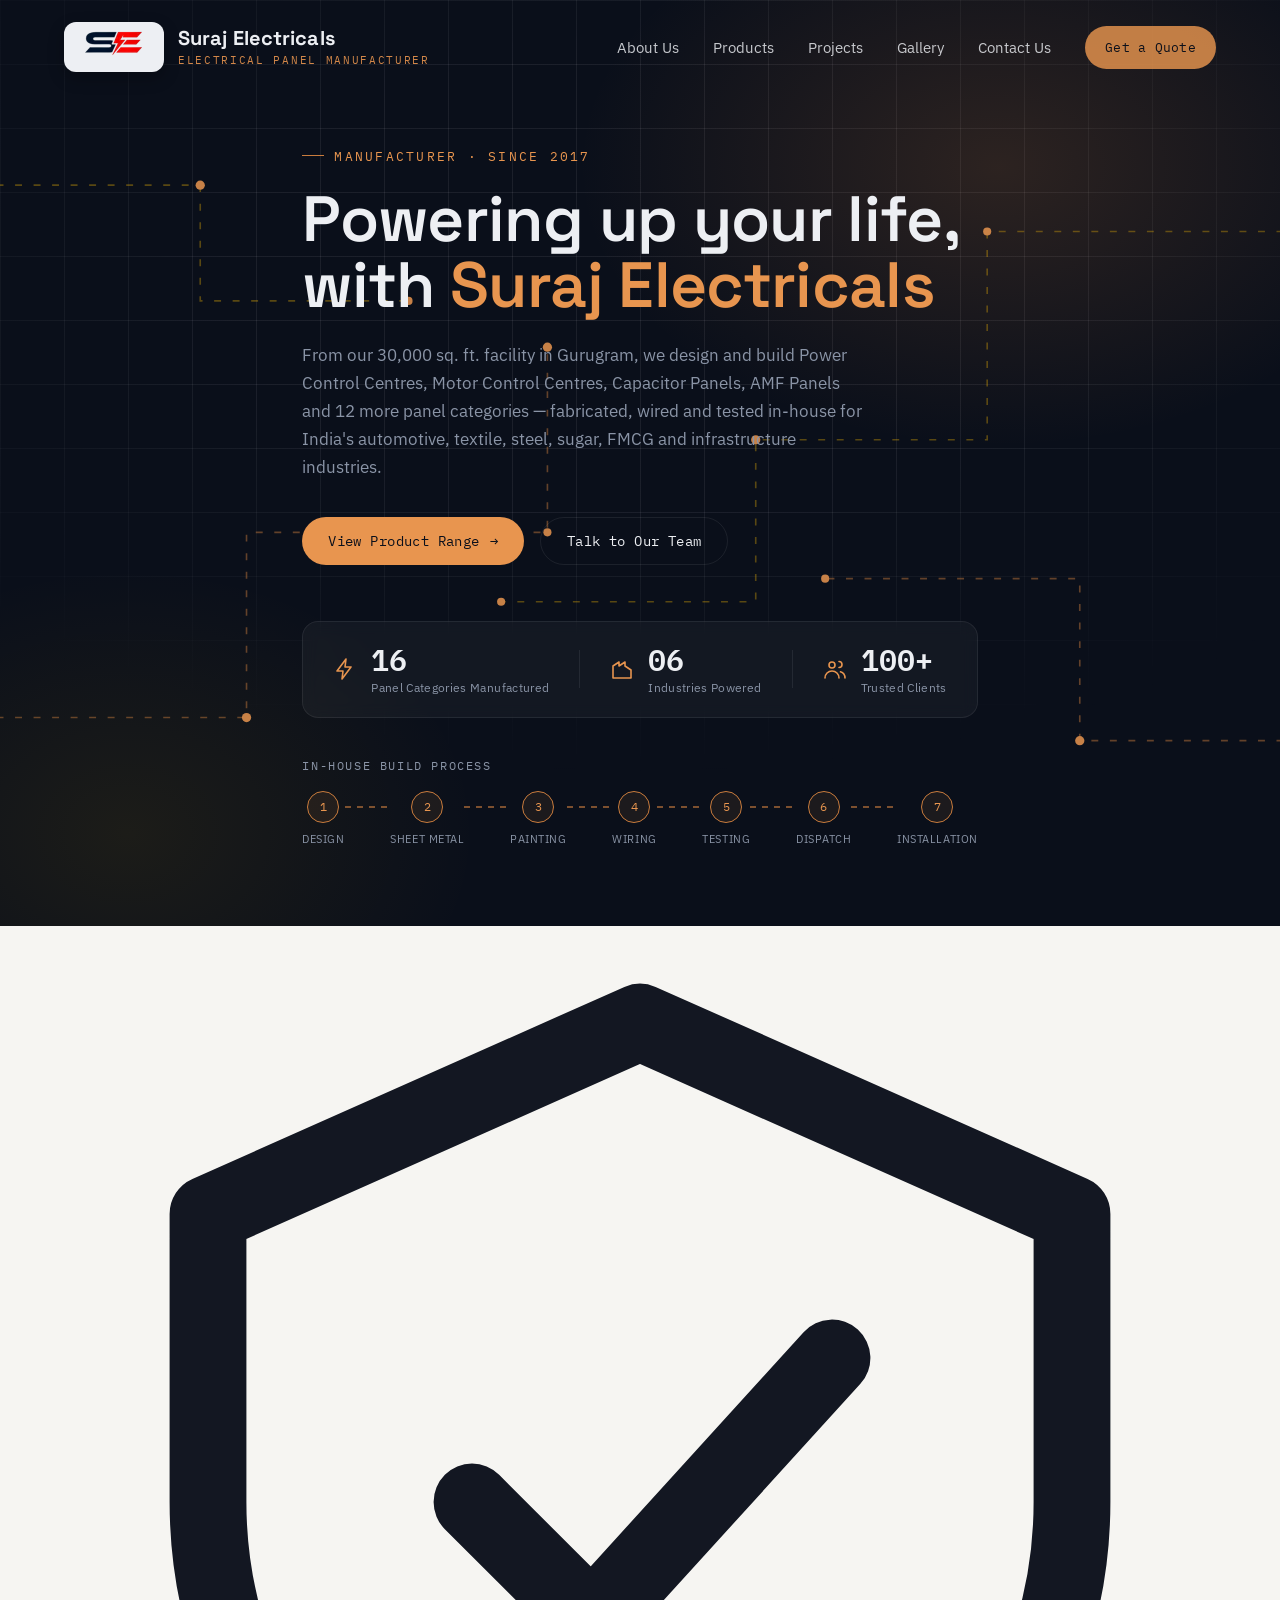
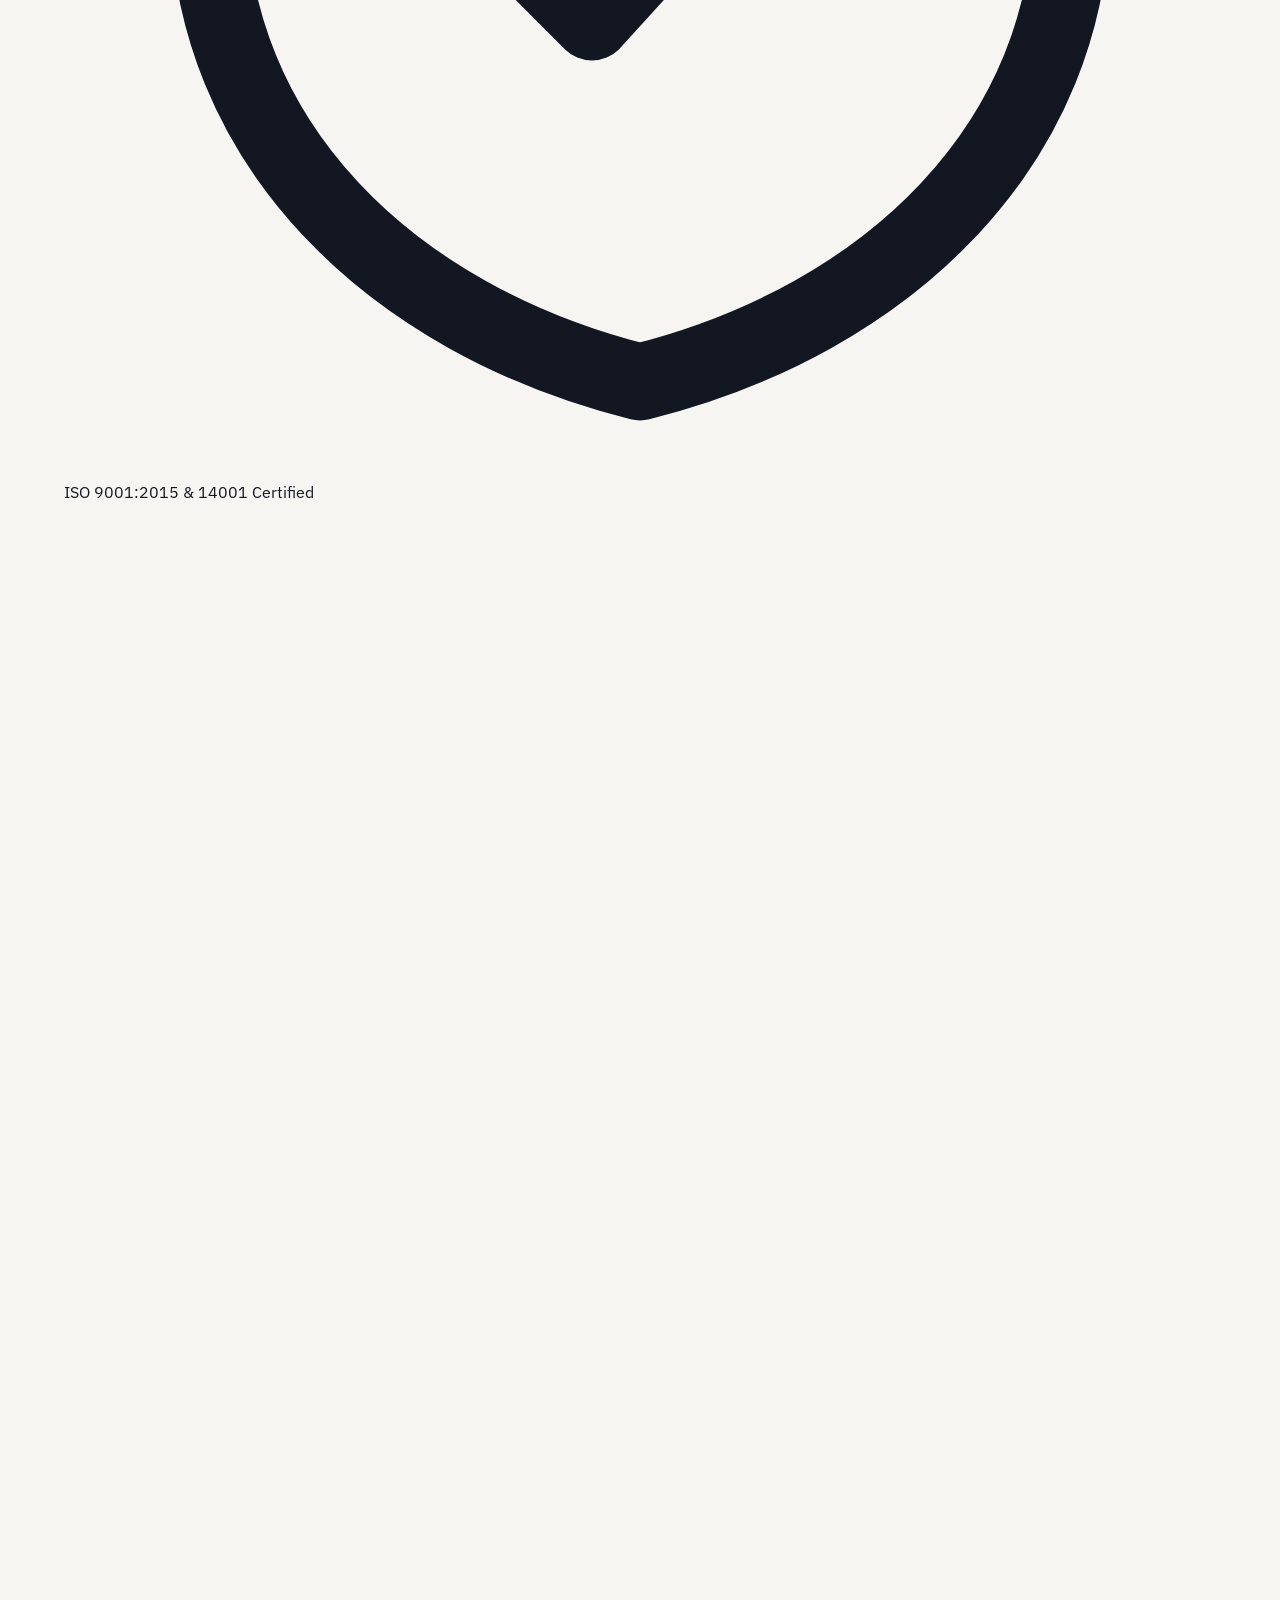
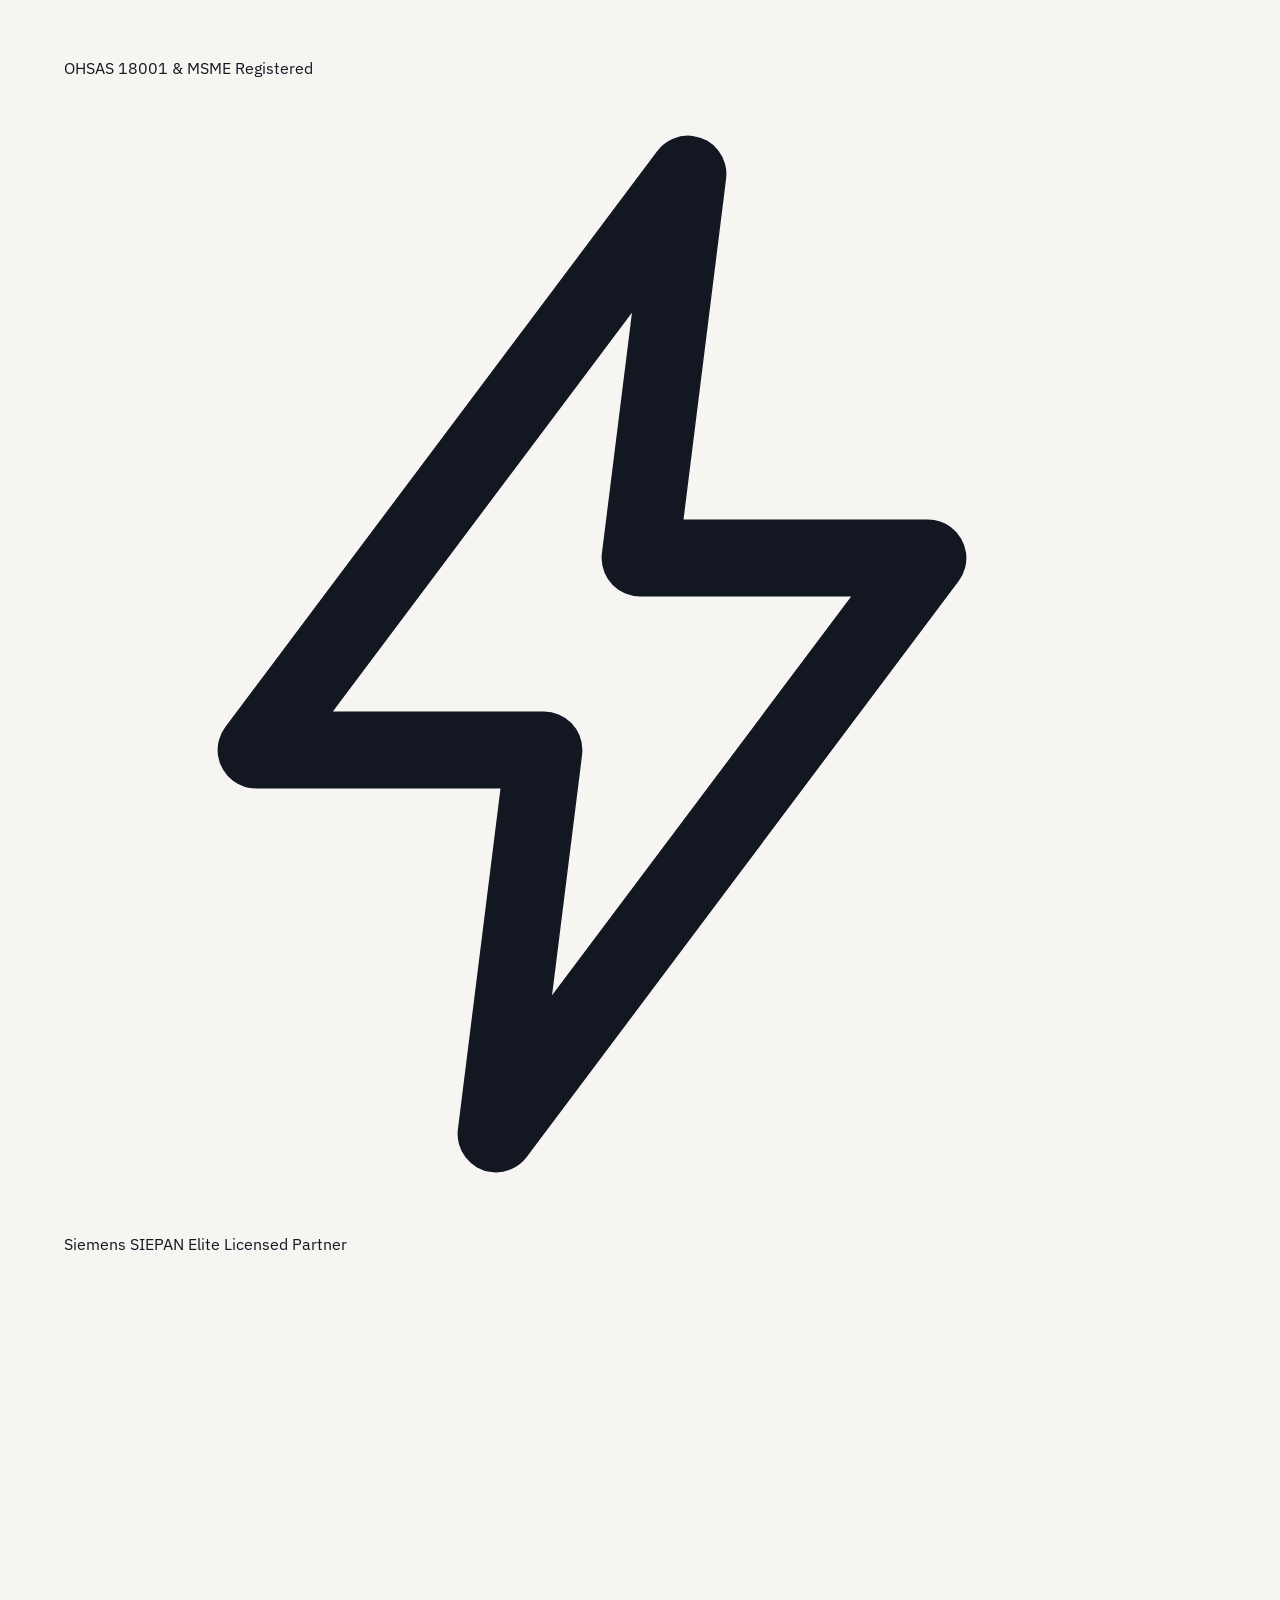
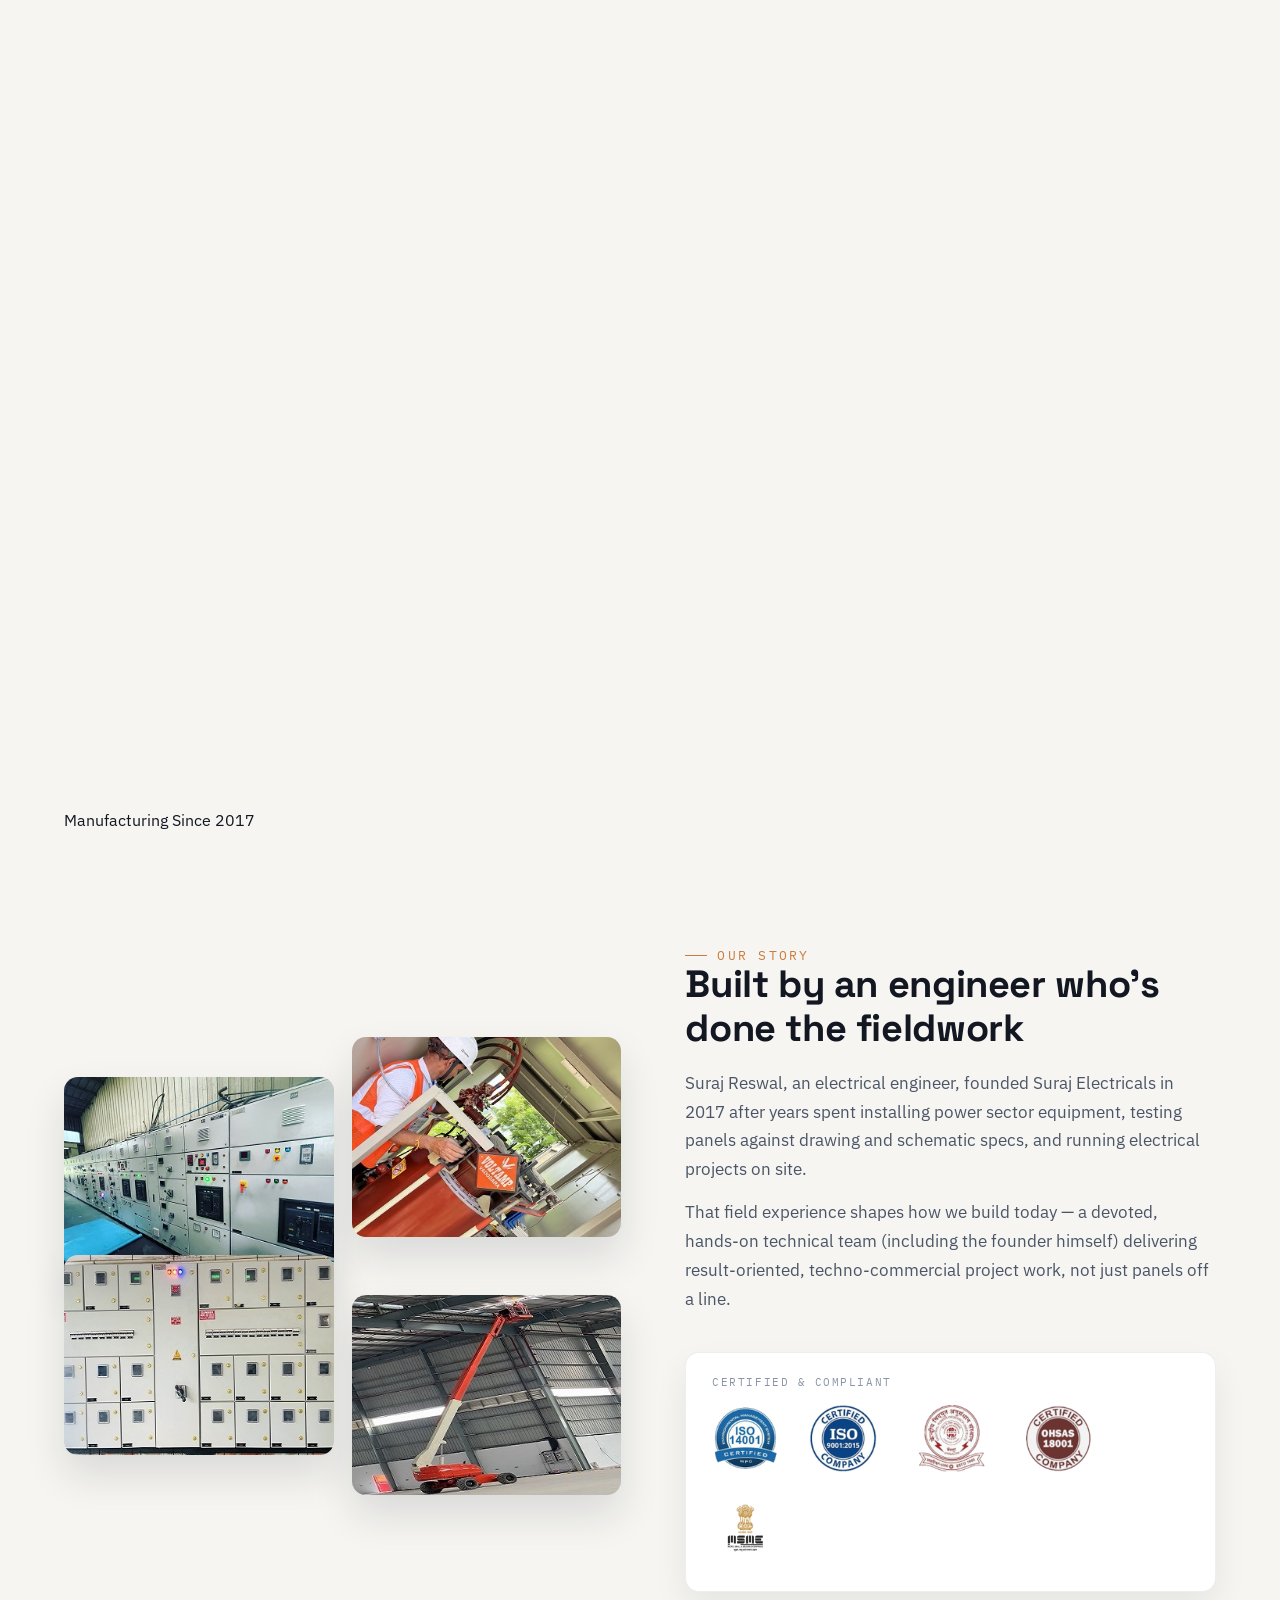
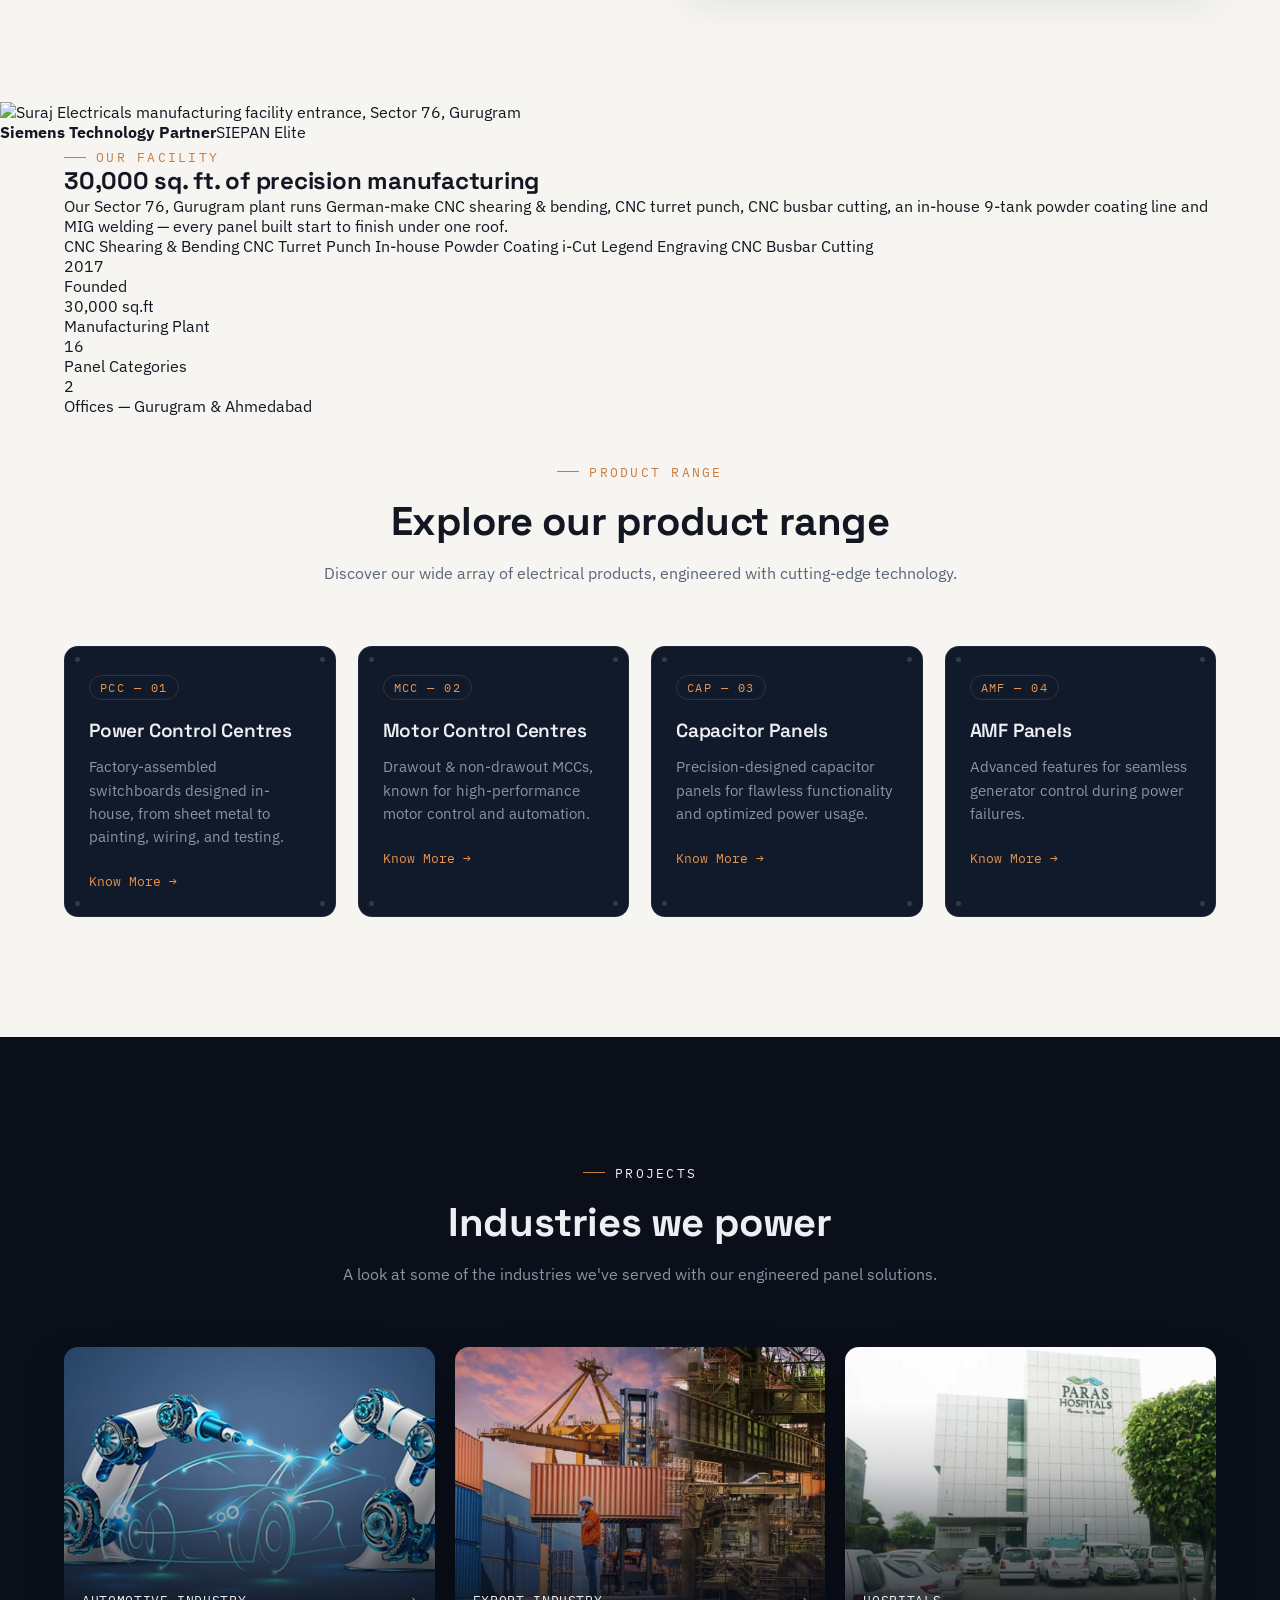
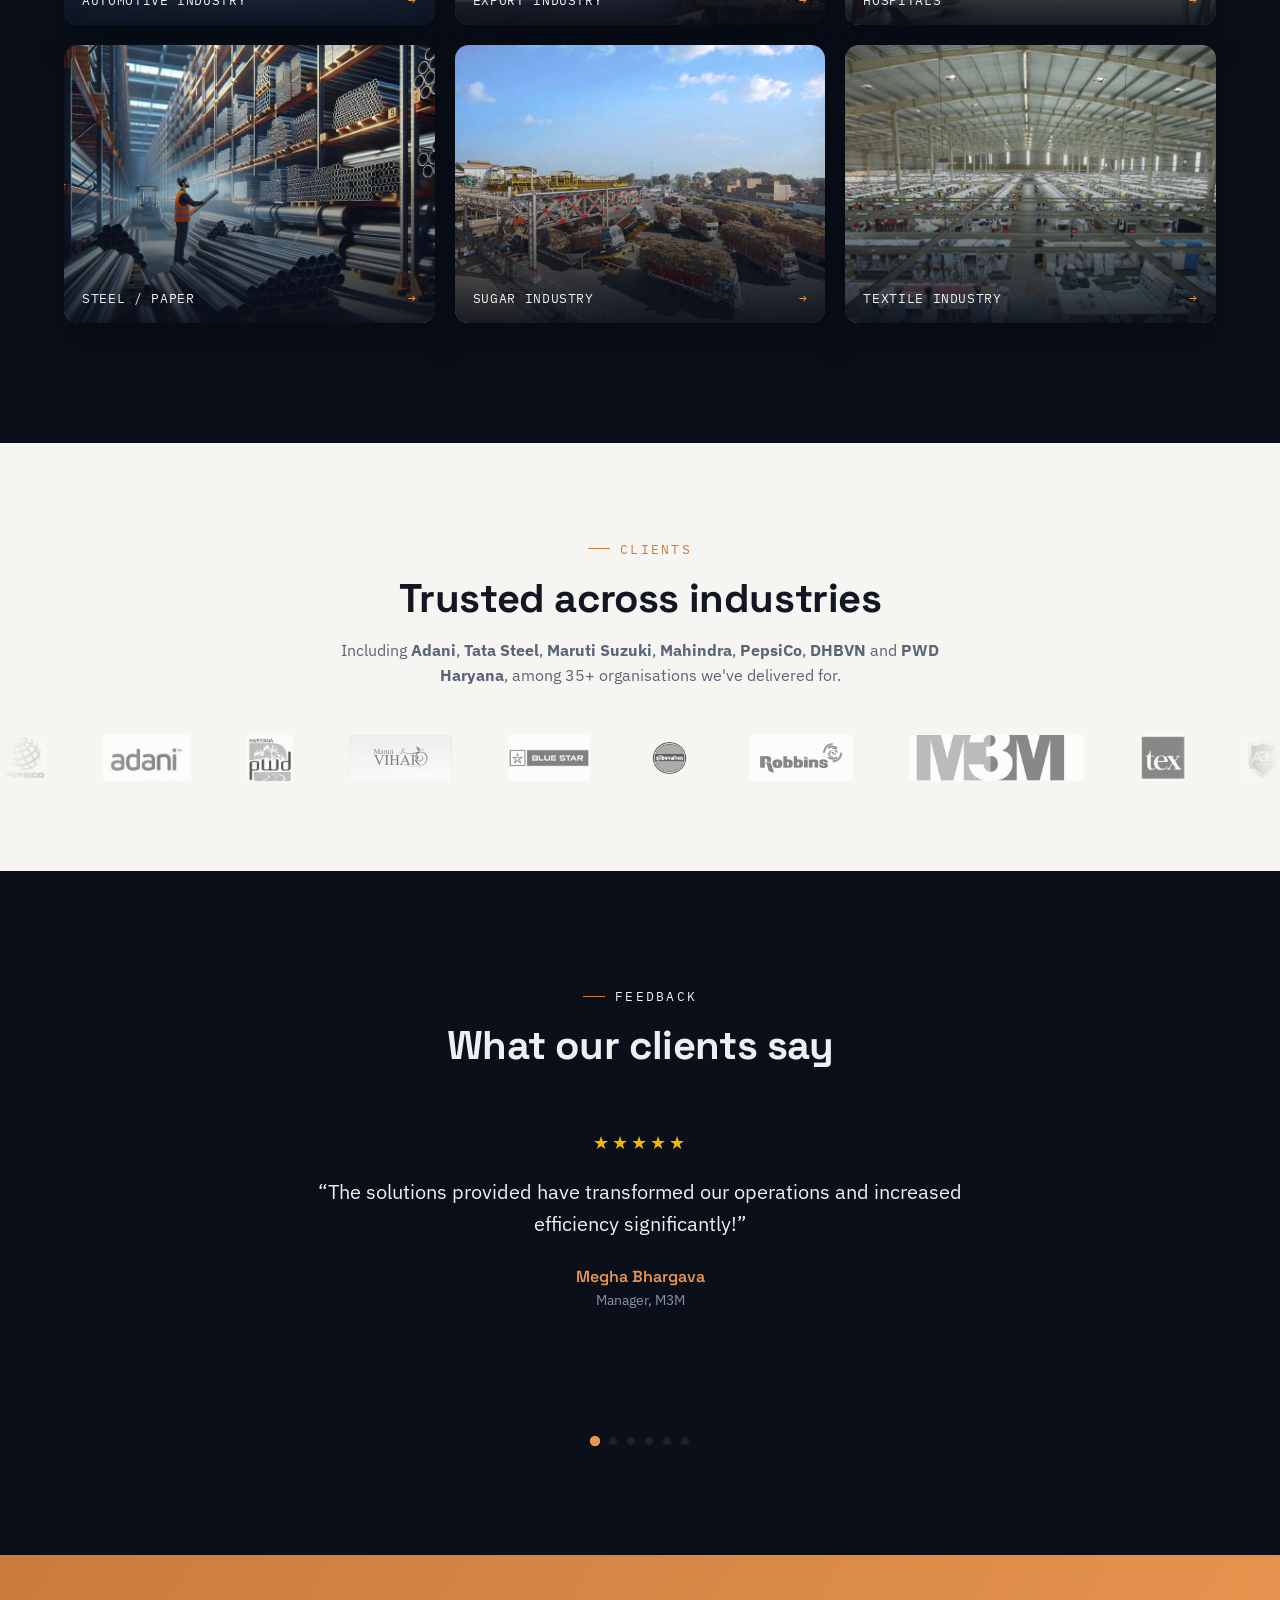
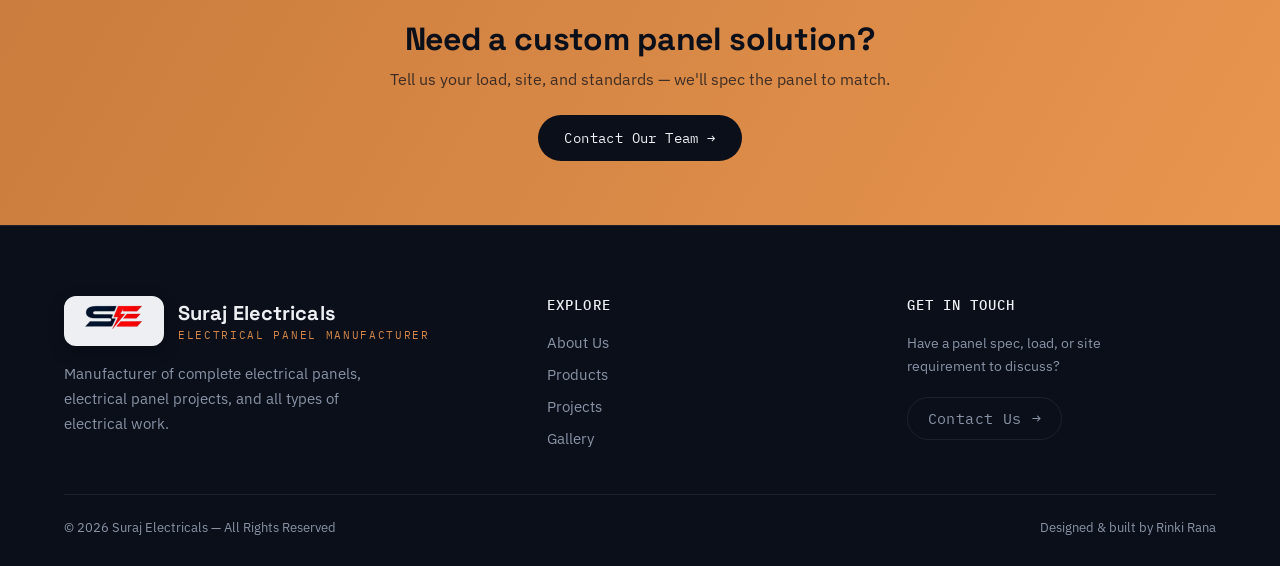
==== commit 93631356: "Performed some updates as per client suggestions" ====
--- a/index.html
+++ b/index.html
@@ -10,6 +10,7 @@
 <link rel="preconnect" href="https://fonts.gstatic.com" crossorigin>
 <link href="https://fonts.googleapis.com/css2?family=Space+Grotesk:wght@500;600;700&family=IBM+Plex+Sans:wght@400;500;600&family=IBM+Plex+Mono:wght@400;500&display=swap" rel="stylesheet">
 <link href="css/modern.css" rel="stylesheet" />
+<link href="css/home-extra.css" rel="stylesheet" />
 </head>
 <body>
 
@@ -58,9 +59,9 @@
 
   <div class="wrap">
     <div class="hero-content">
-      <span class="eyebrow">Manufacturer · Electrical Panels</span>      
+      <span class="eyebrow">Manufacturer · Since 2017</span>      
       <h1>Powering up your life,<br>with <em>Suraj Electricals</em></h1>
-      <p class="hero-sub">Suraj Electricals designs and builds Power Control Centres, Motor Control Centres, Capacitor Panels and AMF Panels — fabricated, wired and tested in-house for India's automotive, textile, steel, sugar and export industries.</p>
+      <p class="hero-sub">From our 30,000 sq. ft. facility in Gurugram, we design and build Power Control Centres, Motor Control Centres, Capacitor Panels, AMF Panels and 12 more panel categories — fabricated, wired and tested in-house for India's automotive, textile, steel, sugar, FMCG and infrastructure industries.</p>
       <div class="hero-actions">
         <a class="btn btn-primary" href="products.html">View Product Range <span class="arrow">&rarr;</span></a>
         <a class="btn btn-ghost" href="contact.html">Talk to Our Team</a>
@@ -70,8 +71,8 @@
         <div class="stat-block">
           <svg viewBox="0 0 24 24" fill="none"><path d="M13 2 4 14h6l-1 8 9-12h-6l1-8Z" stroke="currentColor" stroke-width="1.6" stroke-linejoin="round"/></svg>
           <div>
-            <div class="stat-num" data-count="4" data-pad="2">00</div>
-            <div class="stat-label">Engineered Panel Categories</div>
+            <div class="stat-num" data-count="16" data-pad="2">00</div>
+            <div class="stat-label">Panel Categories Manufactured</div>
           </div>
         </div>
         <span class="stat-div"></span>
@@ -114,6 +115,33 @@
   </div>
 </header>
 
+<!-- ============ TRUST STRIP ============ -->
+<section class="trust-strip">
+  <div class="wrap">
+    <div class="trust-row reveal">
+      <span class="trust-item">
+        <svg viewBox="0 0 24 24" fill="none"><path d="M12 2 3 6v6c0 5 3.8 8.7 9 10 5.2-1.3 9-5 9-10V6l-9-4Z" stroke="currentColor" stroke-width="1.6" stroke-linejoin="round"/><path d="m8.5 12 2.5 2.5L16 9" stroke="currentColor" stroke-width="1.6" stroke-linecap="round" stroke-linejoin="round"/></svg>
+        ISO 9001:2015 &amp; 14001 Certified
+      </span>
+      <span class="trust-sep"></span>
+      <span class="trust-item">
+        <svg viewBox="0 0 24 24" fill="none"><path d="M12 22s7-7.2 7-12.4A7 7 0 0 0 5 9.6C5 14.8 12 22 12 22Z" stroke-width="1.6" stroke-linejoin="round"/><circle cx="12" cy="9.5" r="2.4" stroke-width="1.6"/></svg>
+        OHSAS 18001 &amp; MSME Registered
+      </span>
+      <span class="trust-sep"></span>
+      <span class="trust-item">
+        <svg viewBox="0 0 24 24" fill="none"><path d="M13 2 4 14h6l-1 8 9-12h-6l1-8Z" stroke="currentColor" stroke-width="1.6" stroke-linejoin="round"/></svg>
+        Siemens SIEPAN Elite Licensed Partner
+      </span>
+      <span class="trust-sep"></span>
+      <span class="trust-item">
+        <svg viewBox="0 0 24 24" fill="none"><rect x="3" y="4" width="18" height="16" rx="2" stroke-width="1.6"/><path d="M3 9h18M8 3v3M16 3v3" stroke-width="1.6" stroke-linecap="round"/></svg>
+        Manufacturing Since 2017
+      </span>
+    </div>
+  </div>
+</section>
+
 <!-- ============ ABOUT ============ -->
 <section class="about">
   <div class="wrap">
@@ -124,19 +152,68 @@
       <img class="g4" src="images/panel4.jpg" alt="Electrical panel 4" />
     </div>
     <div class="about-copy reveal">
-      <span class="eyebrow" style="color:var(--copper)">Welcome</span>
-      <h2>Welcome to Suraj Electricals</h2>
-      <p class="about-lead">We manufacture complete electrical panels, electrical panel projects, and handle all types of electrical work — designed in-house from sheet metal to painting, wiring, and testing.</p>
-      <p class="about-lead">Every panel that leaves our facility is built to the same standard we'd install in our own plant: precise, documented, and ready to switch on.</p>
+      <span class="eyebrow" style="color:var(--copper)">Our Story</span>
+      <h2>Built by an engineer who's done the fieldwork</h2>
+      <p class="about-lead">Suraj Reswal, an electrical engineer, founded Suraj Electricals in 2017 after years spent installing power sector equipment, testing panels against drawing and schematic specs, and running electrical projects on site.</p>
+      <p class="about-lead">That field experience shapes how we build today — a devoted, hands-on technical team (including the founder himself) delivering result-oriented, techno-commercial project work, not just panels off a line.</p>
       <div class="cert-plaque">
         <span class="eyebrow-mini">Certified &amp; Compliant</span>
         <div class="cert-row">
-          <img src="images/c1.png" alt="Certification 1" />
-          <img src="images/c2.png" alt="Certification 2" />
-          <img src="images/c3.png" alt="Certification 3" />
-          <img src="images/c4.png" alt="Certification 4" />
-          <img src="images/c5.png" alt="Certification 5" />
+          <img src="images/c1.png" alt="ISO 14001 Certified" />
+          <img src="images/c2.png" alt="ISO 9001:2015 Certified" />
+          <img src="images/c3.png" alt="Certification seal" />
+          <img src="images/c4.png" alt="OHSAS 18001 Certified" />
+          <img src="images/c5.png" alt="MSME Registered" />
         </div>
+      </div>
+    </div>
+  </div>
+</section>
+
+<!-- ============ FACILITY ============ -->
+<section class="facility reveal">
+  <div class="facility-media">
+    <img src="images/facility-gate.jpg" alt="Suraj Electricals manufacturing facility entrance, Sector 76, Gurugram" />
+  </div>
+  <div class="siemens-ribbon">
+    <span class="dot"></span>
+    <span class="txt"><strong>Siemens Technology Partner</strong>SIEPAN Elite</span>
+  </div>
+  <div class="facility-content">
+    <div class="wrap">
+      <span class="eyebrow">Our Facility</span>
+      <h2>30,000 sq. ft. of precision manufacturing</h2>
+      <p>Our Sector 76, Gurugram plant runs German-make CNC shearing &amp; bending, CNC turret punch, CNC busbar cutting, an in-house 9-tank powder coating line and MIG welding &mdash; every panel built start to finish under one roof.</p>
+      <div class="facility-tags">
+        <span>CNC Shearing &amp; Bending</span>
+        <span>CNC Turret Punch</span>
+        <span>In-house Powder Coating</span>
+        <span>i-Cut Legend Engraving</span>
+        <span>CNC Busbar Cutting</span>
+      </div>
+    </div>
+  </div>
+</section>
+
+<!-- ============ FACTS STRIP ============ -->
+<section class="facts-strip">
+  <div class="wrap">
+    <div class="facts-grid reveal-stagger">
+      <div class="fact">
+        <div class="num">2017</div>
+        <div class="lbl">Founded</div>
+      </div>
+      <div class="fact">
+        <div class="num">30,000 sq.ft</div>
+        <div class="lbl">Manufacturing Plant</div>
+      </div>
+      <div class="fact">
+        <div class="num">16</div>
+        <div class="lbl">Panel Categories</div>
+      </div>
+      <div class="fact">
+        <div class="num">2</div>
+        <div class="lbl">Offices &mdash; Gurugram &amp; Ahmedabad</div>
       </div>
     </div>
   </div>
@@ -227,6 +304,7 @@
     <div class="section-head reveal">
       <span class="eyebrow" style="color:var(--copper)">Clients</span>
       <h2>Trusted across industries</h2>
+      <p class="clients-note">Including <strong>Adani</strong>, <strong>Tata Steel</strong>, <strong>Maruti Suzuki</strong>, <strong>Mahindra</strong>, <strong>PepsiCo</strong>, <strong>DHBVN</strong> and <strong>PWD Haryana</strong>, among 35+ organisations we've delivered for.</p>
     </div>
   </div>
   <div class="marquee">
@@ -352,7 +430,7 @@
     <div class="footer-bottom">
       <span>&copy; <span id="year"></span> Suraj Electricals — All Rights Reserved</span>
       
-      <span>Designed &amp; built by <a href="https://github.com/rinkirajput" target="_blank" rel="noopener">Rinki Rajput</a></span>
+      <span>Designed &amp; built by <a href="https://github.com/rinkirajput" target="_blank" rel="noopener">Rinki Rana</a></span>
     </div>
   </div>
   <button id="backToTop" class="back-to-top" aria-label="Back to top">
